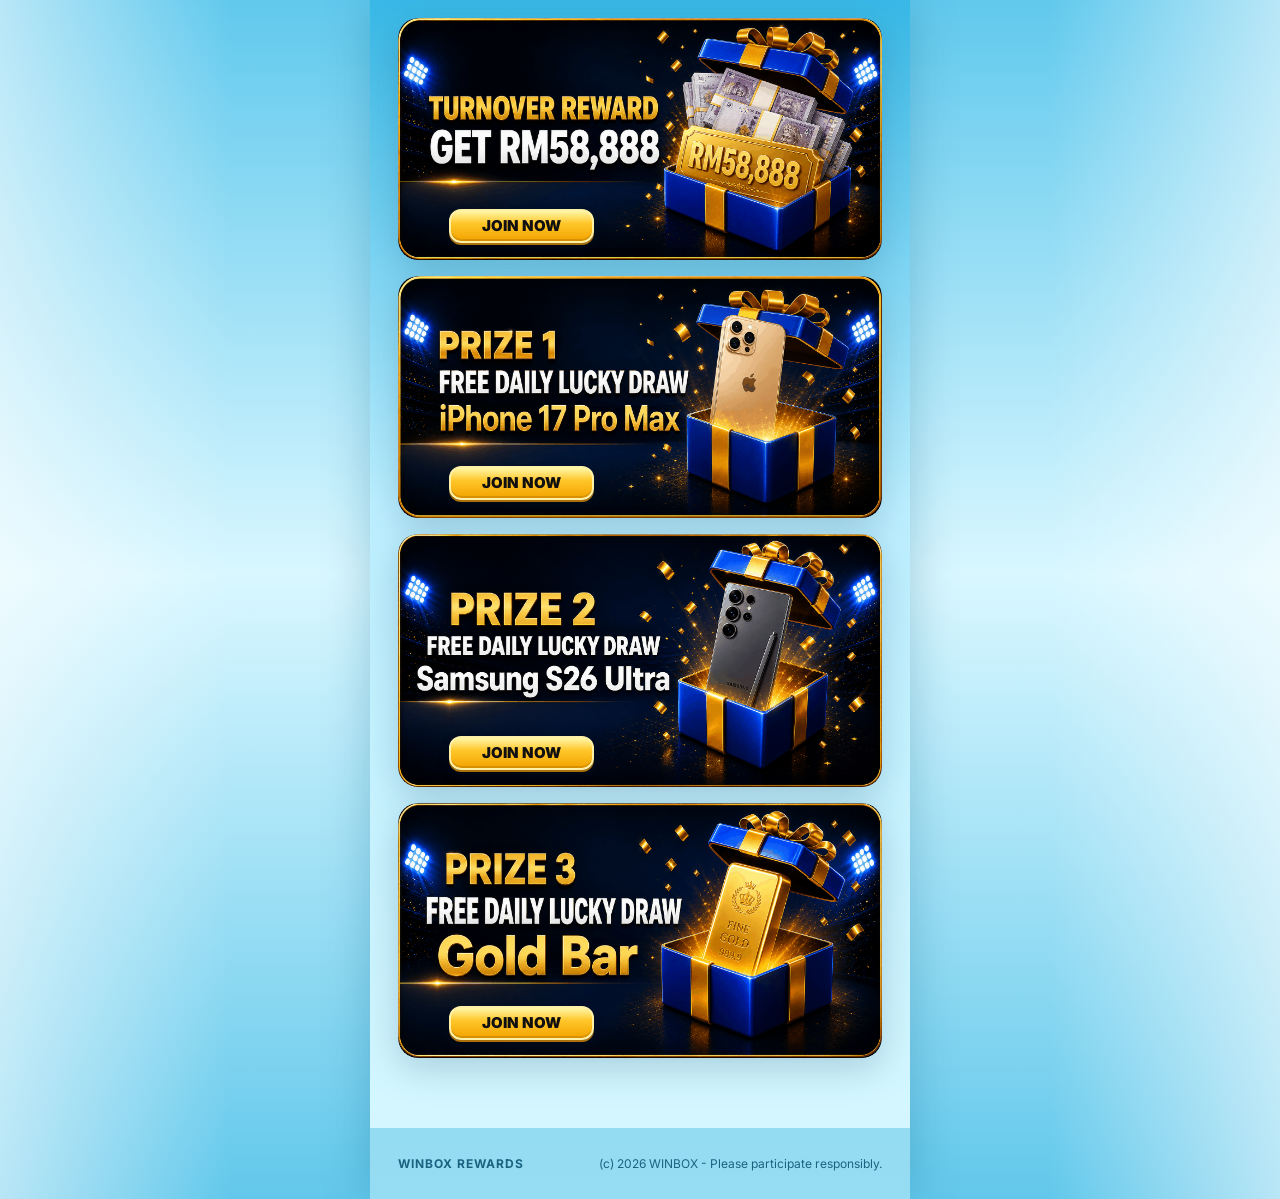
==== index.html @ 51395d48 "Update reward card copy for prizes 2 to 4" ====
﻿<!doctype html>
<html lang="en">
  <head>
    <meta charset="utf-8">
    <meta name="viewport" content="width=device-width, initial-scale=1">
    <title>WINBOX New Member Welcome Rewards</title>
    <link rel="preconnect" href="https://fonts.googleapis.com">
    <link rel="preconnect" href="https://fonts.gstatic.com" crossorigin>
    <link href="https://fonts.googleapis.com/css2?family=Inter:wght@600;700;800;900&display=swap" rel="stylesheet">
    <link rel="stylesheet" href="styles.css?v=user-assets-5">
    <!-- Meta Pixel Code -->
    <script>
      !function(f,b,e,v,n,t,s)
      {if(f.fbq)return;n=f.fbq=function(){n.callMethod?
      n.callMethod.apply(n,arguments):n.queue.push(arguments)};
      if(!f._fbq)f._fbq=n;n.push=n;n.loaded=!0;n.version='2.0';
      n.queue=[];t=b.createElement(e);t.async=!0;
      t.src=v;s=b.getElementsByTagName(e)[0];
      s.parentNode.insertBefore(t,s)}(window, document,'script',
      'https://connect.facebook.net/en_US/fbevents.js');
      fbq('init', '1386306910298495');
      fbq('track', 'PageView');
    </script>
    <!-- End Meta Pixel Code -->
  </head>
  <body>
    <noscript><img height="1" width="1" style="display:none"
    src="https://www.facebook.com/tr?id=1386306910298495&ev=PageView&noscript=1"
    /></noscript>
    <main class="page-shell">
      <section class="rewards" id="rewards">
        <div class="reward-image-list">
          <article class="reward-item reward-item-turnover">
            <div class="reward-image-frame">
              <img src="assets/reward-card-turnover.png?v=turnover-1" alt="Turnover Reward Get RM58,888">
            </div>
            <a class="gold-button real-cta" href="https://tinyurl.com/warb04" target="_blank" rel="noopener"><span>Join Now</span></a>
          </article>

          <article class="reward-item reward-item-1">
            <div class="reward-image-frame">
              <img src="assets/reward-card-1.png?v=rewards-v3" alt="Prize 2 Free RM50 Complete Verification to Claim">
            </div>
            <a class="gold-button real-cta" href="https://tinyurl.com/warb04" target="_blank" rel="noopener"><span>Join Now</span></a>
          </article>

          <article class="reward-item reward-item-2">
            <div class="reward-image-frame">
              <img src="assets/reward-card-2.png?v=rewards-v3" alt="Prize 3 Lucky Wheel iPhone 17 Pro Max Samsung S26 Ultra Gold Bar">
            </div>
            <a class="gold-button real-cta" href="https://tinyurl.com/warb04" target="_blank" rel="noopener"><span>Join Now</span></a>
          </article>

          <article class="reward-item reward-item-3">
            <div class="reward-image-frame">
              <img src="assets/reward-card-3.png?v=rewards-v3" alt="Prize 4 Daily Surprise A New Surprise Every Day">
            </div>
            <a class="gold-button real-cta" href="https://tinyurl.com/warb04" target="_blank" rel="noopener"><span>Join Now</span></a>
          </article>
        </div>
      </section>

      <footer>
        <strong>WINBOX Rewards</strong>
        <span>(c) 2026 WINBOX - Please participate responsibly.</span>
      </footer>
    </main>

    <script src="script.js?v=pixel-1"></script>
  </body>
</html>
---- styles.css ----
:root {
  --sky: #6ccdf0;
  --panel: #062840;
  --navy: #06182c;
  --gold: #ffd853;
  --gold-deep: #d78b09;
  --blue-text: #145678;
  --white: #ffffff;
}

* {
  box-sizing: border-box;
}

html {
  scroll-behavior: smooth;
}

body {
  margin: 0;
  min-height: 100vh;
  font-family: Inter, system-ui, sans-serif;
  color: var(--white);
  background:
    linear-gradient(90deg, rgba(255, 255, 255, 0.55), rgba(255, 255, 255, 0) 18%, rgba(255, 255, 255, 0) 82%, rgba(255, 255, 255, 0.55)),
    linear-gradient(180deg, #61c9ed 0%, #d9f7ff 48%, #62c8eb 100%);
  letter-spacing: 0;
}

a {
  color: inherit;
  text-decoration: none;
}

.page-shell {
  width: min(100%, 540px);
  margin: 0 auto;
  overflow: hidden;
  background: linear-gradient(180deg, #38b8e6 0%, #bcefff 42%, #d7f8ff 100%);
  box-shadow: 0 0 44px rgba(0, 90, 130, 0.28);
}

.hero {
  position: relative;
  min-height: 760px;
  background: #0875e7;
}

.hero img {
  position: absolute;
  inset: 0;
  width: 100%;
  height: 100%;
  object-fit: cover;
}

.poster-hero {
  min-height: 0;
  background: #0758d8;
}

.poster-hero img {
  position: relative;
  display: block;
  height: auto;
  object-fit: contain;
}

.hero-whatsapp-cta {
  position: absolute;
  z-index: 4;
  left: 50%;
  bottom: 19.2%;
  display: inline-flex;
  align-items: center;
  justify-content: center;
  width: min(430px, 78%);
  min-height: clamp(48px, 8.8vw, 62px);
  padding: 0 22px;
  border: 3px solid #ffe06a;
  border-radius: 999px;
  color: #ffd35a;
  background:
    linear-gradient(180deg, rgba(255, 255, 255, 0.22) 0 8%, rgba(255, 255, 255, 0) 24%),
    linear-gradient(180deg, #1c1c18 0%, #080806 48%, #000000 100%);
  box-shadow:
    inset 0 9px 12px rgba(255, 255, 255, 0.18),
    inset 0 -7px 0 rgba(0, 0, 0, 0.62),
    inset 0 0 0 2px rgba(255, 178, 28, 0.74),
    0 0 0 5px #75400a,
    0 0 0 9px #f9b51e,
    0 0 0 12px #6b3300,
    0 0 28px rgba(255, 198, 48, 0.62),
    0 13px 24px rgba(0, 10, 33, 0.48);
  font-family: Inter, system-ui, sans-serif;
  font-size: clamp(19px, 4.7vw, 31px);
  font-weight: 900;
  letter-spacing: 0.4px;
  white-space: nowrap;
  text-transform: uppercase;
  text-shadow:
    0 1px 0 #fff5b1,
    0 3px 0 #9c5600,
    0 5px 0 #5d2900,
    0 8px 12px rgba(0, 0, 0, 0.82);
  transform: translateX(-50%);
  animation: hero-cta-bounce 1.55s ease-in-out infinite;
}

.hero-whatsapp-cta:hover {
  animation-play-state: paused;
  filter: brightness(1.08) saturate(1.05);
}

.hero-whatsapp-cta::before,
.hero-whatsapp-cta::after {
  content: "";
  position: absolute;
  left: 8%;
  right: 8%;
  pointer-events: none;
}

.hero-whatsapp-cta::before {
  top: 8px;
  height: 22%;
  border-radius: 999px;
  background: linear-gradient(90deg, transparent, rgba(255, 255, 255, 0.42), transparent);
  opacity: 0.65;
}

.hero-whatsapp-cta::after {
  top: -11px;
  height: 7px;
  border-radius: 50%;
  background: radial-gradient(circle, rgba(255, 255, 255, 0.98) 0 10%, rgba(255, 226, 89, 0.88) 12% 28%, transparent 44%);
  filter: blur(0.2px);
}

.poster-link {
  display: block;
}

.hero::after {
  content: "";
  position: absolute;
  inset: auto 0 0;
  height: 34%;
  background: linear-gradient(180deg, rgba(15, 122, 226, 0) 0%, rgba(17, 164, 227, 0.52) 48%, #24acd9 100%);
}

.poster-hero::after {
  display: none;
}

.app-badge {
  position: absolute;
  z-index: 3;
  top: 14px;
  right: 28px;
  display: grid;
  place-items: center;
  width: 54px;
  height: 54px;
  border-radius: 14px;
  background: linear-gradient(135deg, #f5ffff 0 30%, #08aee8 31% 100%);
  box-shadow: 0 10px 22px rgba(0, 28, 60, 0.25);
}

.app-badge span {
  color: #0b84c0;
  font-family: Georgia, serif;
  font-size: 30px;
  font-weight: 900;
}

.jackpot-copy {
  position: relative;
  z-index: 2;
  padding: 22px 24px 0;
  text-align: center;
  text-shadow: 0 4px 0 #0752b5, 0 8px 16px rgba(0, 24, 80, 0.34);
}

.jackpot-copy h1 {
  margin: 0 auto 4px;
  max-width: 460px;
  color: #ffffff;
  font-size: clamp(48px, 12vw, 72px);
  font-weight: 900;
  line-height: 1;
  letter-spacing: 0;
  -webkit-text-stroke: 3px #106bd7;
}

.mega-prize {
  color: var(--gold);
  font-size: clamp(76px, 20vw, 118px);
  font-weight: 900;
  line-height: 0.92;
  letter-spacing: 0;
  -webkit-text-stroke: 4px #0b67d4;
  text-shadow:
    0 5px 0 #0649a9,
    0 9px 0 #07347f,
    0 18px 24px rgba(0, 25, 80, 0.36);
}

.jackpot-ribbon {
  width: min(100%, 420px);
  margin: 4px auto 12px;
  padding: 10px 18px;
  clip-path: polygon(6% 0, 94% 0, 100% 50%, 94% 100%, 6% 100%, 0 50%);
  color: #ffffff;
  background: linear-gradient(180deg, #1e91ff, #0648bc);
  border: 2px solid rgba(127, 221, 255, 0.75);
  font-size: clamp(18px, 4.7vw, 27px);
  font-weight: 900;
  text-shadow: 0 3px 0 #063d9a;
}

.rank-board {
  width: min(100%, 382px);
  margin: 0 auto 16px;
  padding: 16px 18px 18px;
  border: 2px solid rgba(129, 220, 255, 0.82);
  border-radius: 18px;
  background:
    radial-gradient(circle at 50% 0%, rgba(255, 239, 141, 0.34), transparent 38%),
    linear-gradient(180deg, rgba(26, 143, 255, 0.88), rgba(4, 80, 193, 0.94));
  box-shadow:
    inset 0 0 28px rgba(255, 255, 255, 0.2),
    0 12px 24px rgba(0, 34, 98, 0.28);
}

.top-rank,
.mini-ranks div {
  display: flex;
  align-items: center;
  justify-content: center;
  gap: 12px;
}

.top-rank span,
.mini-ranks span {
  display: grid;
  place-items: center;
  border-radius: 50%;
  color: #7a4b00;
  background: linear-gradient(180deg, #fff4a5, #ffc229);
  box-shadow: inset 0 -3px 0 rgba(140, 82, 0, 0.22);
  font-weight: 900;
  text-shadow: none;
}

.top-rank span {
  width: 44px;
  height: 44px;
  font-size: 23px;
}

.top-rank strong {
  color: var(--gold);
  font-size: clamp(42px, 10vw, 58px);
  font-weight: 900;
  line-height: 1;
  letter-spacing: 0;
  -webkit-text-stroke: 2px #9d5e00;
  text-shadow: 0 4px 0 #7b4a00, 0 10px 16px rgba(0, 0, 0, 0.28);
}

.mini-ranks {
  display: grid;
  grid-template-columns: 1fr 1fr;
  gap: 12px;
  margin: 10px 0 14px;
}

.mini-ranks span {
  width: 34px;
  height: 34px;
  color: #676767;
  background: linear-gradient(180deg, #ffffff, #bfc8d7);
  font-size: 17px;
}

.mini-ranks div:last-child span {
  color: #8b3c00;
  background: linear-gradient(180deg, #ffd37a, #d57518);
}

.mini-ranks strong {
  color: var(--gold);
  font-size: clamp(24px, 6vw, 34px);
  font-weight: 900;
  letter-spacing: 0;
  -webkit-text-stroke: 1px #9d5e00;
}

.rank-columns {
  display: grid;
  grid-template-columns: 1fr 1fr;
  gap: 18px;
  text-align: left;
  text-shadow: 0 2px 0 #06409b;
}

.rank-columns ul {
  display: grid;
  gap: 6px;
  margin: 0;
  padding: 0;
  list-style: none;
}

.rank-columns ul + ul {
  padding-left: 18px;
  border-left: 1px solid rgba(255, 255, 255, 0.54);
}

.rank-columns li {
  display: flex;
  justify-content: space-between;
  gap: 8px;
  color: #ffffff;
  font-size: 15px;
  font-weight: 900;
  line-height: 1.2;
}

.rank-columns span {
  white-space: nowrap;
}

.red-button {
  display: inline-flex;
  align-items: center;
  justify-content: center;
  min-width: 224px;
  min-height: 58px;
  padding: 0 34px;
  border: 3px solid #ffcbcb;
  border-radius: 999px;
  color: #ffffff;
  background: linear-gradient(180deg, #ff7772, #e71522);
  box-shadow:
    inset 0 -5px 0 rgba(132, 0, 10, 0.28),
    0 5px 0 #9c0710,
    0 14px 20px rgba(0, 37, 97, 0.26);
  font-size: 32px;
  font-weight: 900;
  text-shadow: 0 3px 0 #980511;
}

.gold-button {
  display: inline-flex;
  flex-direction: column;
  align-items: center;
  justify-content: center;
  min-width: 214px;
  min-height: 56px;
  padding: 7px 24px 8px;
  border: 3px solid #fff0a7;
  border-radius: 18px;
  color: #101010;
  background:
    linear-gradient(180deg, #fff7a7 0%, #ffc629 42%, #f2a300 100%);
  box-shadow:
    inset 0 -4px 0 rgba(133, 82, 0, 0.25),
    0 4px 0 #ac710b,
    0 10px 18px rgba(0, 23, 51, 0.28);
  text-transform: uppercase;
  animation: cta-bounce 1.45s ease-in-out infinite;
  transform-origin: center bottom;
  will-change: transform;
}

.gold-button:hover {
  animation-play-state: paused;
  transform: translateY(-2px) scale(1.03);
}

@keyframes cta-bounce {
  0%,
  72%,
  100% {
    transform: translateY(0) scale(1);
  }

  16% {
    transform: translateY(-8px) scale(1.04);
  }

  30% {
    transform: translateY(0) scale(0.98);
  }

  44% {
    transform: translateY(-4px) scale(1.02);
  }
}

@keyframes hero-cta-bounce {
  0%,
  70%,
  100% {
    transform: translateX(-50%) translateY(0) scale(1);
  }

  16% {
    transform: translateX(-50%) translateY(-9px) scale(1.045);
  }

  30% {
    transform: translateX(-50%) translateY(0) scale(0.985);
  }

  44% {
    transform: translateX(-50%) translateY(-4px) scale(1.02);
  }
}

@media (prefers-reduced-motion: reduce) {
  .gold-button,
  .hero-whatsapp-cta {
    animation: none;
  }
}

.gold-button span {
  font-size: 25px;
  font-weight: 900;
  line-height: 1;
}

.gold-button small {
  margin-top: 2px;
  font-size: 9px;
  font-weight: 900;
  letter-spacing: 2px;
}

.intro {
  padding: 28px 24px 42px;
  text-align: center;
  color: rgba(255, 255, 255, 0.82);
  background: linear-gradient(180deg, #22a6d3, #35bde7);
}

.hero-join {
  margin-bottom: 22px;
}

.intro p {
  margin: 0 0 22px;
  font-size: 13px;
}

.intro span {
  color: var(--gold);
  font-size: 20px;
  font-weight: 900;
}

.proof-panel {
  display: grid;
  grid-template-columns: repeat(4, 1fr);
  gap: 14px;
  width: calc(100% - 60px);
  margin: -16px auto 44px;
  padding: 26px 24px;
  border-radius: 24px;
  background: #06233a;
  box-shadow: 0 18px 35px rgba(10, 67, 95, 0.28);
}

.proof-panel article {
  min-width: 0;
  text-align: center;
}

.proof-icon {
  display: grid;
  place-items: center;
  width: 58px;
  height: 58px;
  margin: 0 auto 12px;
  border: 1px solid rgba(255, 201, 53, 0.2);
  border-radius: 16px;
  color: var(--gold);
  background: rgba(26, 100, 154, 0.36);
  font-size: 26px;
  font-weight: 900;
}

.proof-panel strong,
.proof-panel small {
  display: block;
}

.proof-panel strong {
  margin-bottom: 8px;
  font-size: 13px;
  font-weight: 900;
}

.proof-panel small {
  color: #8aa9bb;
  font-size: 10px;
}

.rewards {
  padding: 18px 28px 70px;
}

.section-title {
  margin-bottom: 30px;
  text-align: center;
}

.section-title p {
  margin: 0 0 18px;
  color: #075281;
  font-size: 12px;
  font-weight: 900;
  letter-spacing: 4px;
  text-transform: uppercase;
  text-shadow: 0 1px 0 rgba(255, 255, 255, 0.65);
}

.section-title h2 {
  margin: 0 0 16px;
  color: #073f72;
  font-size: clamp(38px, 9vw, 48px);
  font-weight: 900;
  line-height: 1.15;
  text-shadow: 0 2px 0 rgba(255, 255, 255, 0.75), 0 5px 10px rgba(0, 91, 134, 0.18);
}

.section-title strong {
  display: block;
  margin-bottom: 12px;
  color: #266582;
  font-size: 16px;
  font-weight: 900;
  letter-spacing: 2px;
  text-transform: uppercase;
}

.section-title span,
.section-title small {
  display: block;
  color: #2b7390;
}

.section-title span {
  margin-bottom: 10px;
  font-size: 17px;
}

.section-title small {
  font-size: 11px;
  letter-spacing: 1px;
}

.reward-list {
  display: grid;
  gap: 20px;
}

.reward-image-list {
  display: grid;
  gap: 16px;
}

.reward-item {
  position: relative;
  display: grid;
  justify-items: center;
}

.reward-image-frame {
  position: relative;
  overflow: hidden;
  width: 100%;
  border-radius: 20px;
  filter: drop-shadow(0 10px 18px rgba(2, 50, 86, 0.2));
}

.reward-image-frame img {
  display: block;
  width: 100%;
  height: auto;
  border-radius: 20px;
}

.real-cta {
  position: absolute;
  z-index: 2;
  left: 10.5%;
  bottom: 7%;
  min-width: min(168px, 30%);
  min-height: 34px;
  padding: 5px 16px 6px;
  border-width: 2px;
  border-radius: 12px;
  box-shadow:
    inset 0 -2px 0 rgba(133, 82, 0, 0.25),
    0 2px 0 #ac710b,
    0 7px 12px rgba(0, 23, 51, 0.2);
}

.reward-item-1 .real-cta {
  bottom: 7.5%;
}

.reward-item-5 .real-cta {
  bottom: 6.5%;
}

.real-cta span {
  font-size: clamp(12px, 3vw, 15px);
}

.real-cta small {
  margin-top: 0;
  font-size: 6px;
  letter-spacing: 1.4px;
}


.reward-poster-link {
  display: block;
  border-radius: 20px;
}

.reward-poster {
  display: block;
  width: 100%;
  height: auto;
  border-radius: 20px;
  filter: drop-shadow(0 14px 22px rgba(2, 50, 86, 0.22));
}

.reward-card {
  position: relative;
  min-height: 202px;
  overflow: hidden;
  border: 4px solid #06141f;
  border-radius: 20px;
  background:
    radial-gradient(circle at 86% 25%, rgba(255, 215, 80, 0.38), transparent 25%),
    radial-gradient(circle at 8% 4%, rgba(62, 174, 255, 0.56), transparent 28%),
    linear-gradient(180deg, #071733 0%, #082d74 54%, #051127 100%);
  box-shadow:
    inset 0 0 0 2px rgba(255, 207, 90, 0.72),
    0 2px 0 #cc8a24,
    0 12px 24px rgba(2, 50, 86, 0.22);
}

.reward-card::after {
  content: "";
  position: absolute;
  inset: 0;
  background:
    linear-gradient(90deg, rgba(2, 12, 30, 0.18) 0%, rgba(2, 12, 30, 0) 52%),
    repeating-linear-gradient(168deg, rgba(255, 255, 255, 0.08) 0 1px, transparent 1px 38px);
}

.reward-card::before {
  content: "";
  position: absolute;
  left: -8%;
  right: -8%;
  bottom: -34px;
  height: 88px;
  border-radius: 50% 50% 0 0;
  background:
    radial-gradient(ellipse at center, rgba(62, 178, 255, 0.22), transparent 62%),
    linear-gradient(180deg, rgba(35, 103, 190, 0.55), rgba(2, 15, 37, 0.2));
  box-shadow: inset 0 16px 28px rgba(255, 255, 255, 0.08);
}

.reward-content {
  position: relative;
  z-index: 3;
  width: 66%;
  padding: 18px 0 14px 28px;
  text-shadow: 0 3px 8px rgba(0, 0, 0, 0.55);
}

.reward-content p {
  margin: 0 0 8px;
  color: #fff0a2;
  font-size: 22px;
  font-weight: 900;
  line-height: 0.98;
}

.reward-content p span {
  display: block;
  color: #ffffff;
  font-size: 10px;
  letter-spacing: 1px;
  text-transform: uppercase;
}

.reward-tag {
  display: inline-flex;
  justify-content: center;
  min-width: 176px;
  margin-bottom: 10px;
  padding: 7px 18px;
  border: 2px solid rgba(255, 205, 111, 0.72);
  clip-path: polygon(9% 0, 100% 0, 91% 100%, 0 100%);
  color: #fff;
  background: linear-gradient(180deg, #223a63, #071833);
  font-size: 23px;
  font-weight: 900;
  line-height: 1;
}

.reward-label {
  margin-bottom: 0;
  color: #fff0a2;
  font-size: 14px;
  font-weight: 900;
  text-transform: uppercase;
}

.reward-content h3 {
  margin: 0;
  color: var(--gold);
  font-size: clamp(48px, 12vw, 72px);
  font-weight: 900;
  line-height: 0.92;
  letter-spacing: 0;
  text-shadow:
    0 3px 0 #9f5d00,
    0 8px 14px rgba(0, 0, 0, 0.55);
}

.reward-card .gold-button {
  position: absolute;
  left: 36px;
  bottom: 12px;
  min-width: 176px;
  min-height: 44px;
  border-width: 2px;
  border-radius: 15px;
  box-shadow:
    inset 0 -3px 0 rgba(133, 82, 0, 0.25),
    0 3px 0 #ac710b;
}

.reward-card .gold-button span {
  font-size: 19px;
}

.reward-art {
  position: absolute;
  z-index: 2;
  right: 18px;
  bottom: 16px;
  width: 178px;
  height: 164px;
  pointer-events: none;
}

.gift-box,
.gift-lid,
.packet,
.coin,
.spark {
  position: absolute;
  display: block;
}

.gift-box {
  right: 22px;
  bottom: 14px;
  width: 104px;
  height: 78px;
  border-radius: 14px 14px 18px 18px;
  background:
    linear-gradient(90deg, transparent 44%, rgba(255, 222, 90, 0.95) 45% 56%, transparent 57%),
    linear-gradient(145deg, #0b68d8, #061a5b 68%);
  box-shadow:
    inset 10px 8px 0 rgba(255, 255, 255, 0.13),
    inset -12px -12px 0 rgba(0, 12, 56, 0.35),
    0 18px 24px rgba(0, 0, 0, 0.35);
  transform: perspective(180px) rotateY(-10deg) rotateZ(-3deg);
}

.gift-lid {
  right: 15px;
  bottom: 92px;
  width: 118px;
  height: 34px;
  border-radius: 12px;
  background:
    linear-gradient(90deg, transparent 45%, rgba(255, 231, 104, 0.98) 46% 56%, transparent 57%),
    linear-gradient(145deg, #1484ff, #062171 72%);
  box-shadow: inset 8px 6px 0 rgba(255, 255, 255, 0.18), 0 10px 16px rgba(0, 0, 0, 0.3);
  transform: rotate(-13deg);
}

.gift-lid::before,
.gift-lid::after {
  content: "";
  position: absolute;
  top: -24px;
  width: 38px;
  height: 34px;
  border: 8px solid #116fe0;
  border-radius: 50% 50% 16px 16px;
  box-shadow: inset 0 0 0 4px rgba(255, 217, 70, 0.5);
}

.gift-lid::before {
  left: 24px;
  transform: rotate(-28deg);
}

.gift-lid::after {
  right: 24px;
  transform: rotate(28deg);
}

.coin {
  width: 58px;
  height: 58px;
  border: 4px solid #fff1a4;
  border-radius: 50%;
  background:
    radial-gradient(circle at 32% 25%, #fff8bd 0 10%, transparent 11%),
    radial-gradient(circle, #ffe66a 0 30%, #ffbd1b 62%, #a96500 100%);
  box-shadow:
    inset -7px -8px 0 rgba(142, 82, 0, 0.26),
    0 0 24px rgba(255, 207, 52, 0.55),
    0 9px 14px rgba(0, 0, 0, 0.26);
}

.coin::after {
  content: "$";
  position: absolute;
  inset: 0;
  display: grid;
  place-items: center;
  color: #9d6200;
  font-size: 27px;
  font-weight: 900;
  text-shadow: 0 1px 0 rgba(255, 255, 255, 0.55);
}

.gift-art .coin-a {
  right: 52px;
  top: 12px;
  width: 78px;
  height: 78px;
}

.gift-art .coin-b {
  right: 10px;
  top: 46px;
  width: 48px;
  height: 48px;
  transform: rotate(14deg);
}

.gift-art .coin-c {
  right: 122px;
  top: 62px;
  width: 42px;
  height: 42px;
  transform: rotate(-18deg);
}

.silver-art .coin {
  border-color: #f4fbff;
  background:
    radial-gradient(circle at 32% 25%, #ffffff 0 10%, transparent 11%),
    radial-gradient(circle, #fff9bb 0 24%, #dfe8f4 58%, #8999b2 100%);
}

.bronze-art .coin {
  border-color: #ffdf9c;
  background:
    radial-gradient(circle at 32% 25%, #fff0bc 0 10%, transparent 11%),
    radial-gradient(circle, #ffd07d 0 28%, #d8751f 62%, #7a3308 100%);
}

.small-prize-art {
  transform: scale(0.9);
  transform-origin: right bottom;
}

.packet {
  width: 74px;
  height: 104px;
  border: 4px solid #ffd665;
  border-radius: 13px;
  background:
    radial-gradient(circle at 50% 42%, #ffe36b 0 16%, transparent 17%),
    linear-gradient(145deg, #ff4a37, #be0e21 76%);
  box-shadow: inset 8px 8px 0 rgba(255, 255, 255, 0.16), 0 15px 20px rgba(0, 0, 0, 0.28);
}

.packet::after {
  content: "$";
  position: absolute;
  inset: 0;
  display: grid;
  place-items: center;
  color: #8c2500;
  font-size: 34px;
  font-weight: 900;
}

.packet-main {
  right: 42px;
  bottom: 20px;
  transform: rotate(8deg);
}

.packet-back {
  right: 88px;
  bottom: 34px;
  opacity: 0.84;
  transform: scale(0.82) rotate(-14deg);
}

.angpau-art .coin-a {
  right: 24px;
  top: 18px;
}

.angpau-art .coin-b {
  right: 112px;
  top: 22px;
  width: 42px;
  height: 42px;
}

.spark {
  width: 10px;
  height: 10px;
  background: #ffd94f;
  clip-path: polygon(50% 0, 62% 36%, 100% 50%, 62% 64%, 50% 100%, 38% 64%, 0 50%, 38% 36%);
  filter: drop-shadow(0 0 8px rgba(255, 218, 69, 0.9));
}

.spark-a {
  right: 148px;
  top: 26px;
}

.spark-b {
  right: 12px;
  top: 14px;
  transform: scale(1.35) rotate(12deg);
}

footer {
  display: flex;
  justify-content: space-between;
  gap: 18px;
  padding: 28px;
  color: #1a6380;
  background: rgba(86, 193, 229, 0.5);
  font-size: 12px;
}

footer strong {
  letter-spacing: 1px;
  text-transform: uppercase;
}

@media (max-width: 560px) {
  .page-shell {
    width: 100%;
  }

  .hero-whatsapp-cta {
    bottom: 19.6%;
    width: min(350px, 74%);
    min-height: 48px;
    font-size: clamp(18px, 5vw, 22px);
    box-shadow:
      inset 0 8px 10px rgba(255, 255, 255, 0.18),
      inset 0 -6px 0 rgba(0, 0, 0, 0.62),
      inset 0 0 0 2px rgba(255, 178, 28, 0.74),
      0 0 0 4px #75400a,
      0 0 0 7px #f9b51e,
      0 0 0 10px #6b3300,
      0 0 22px rgba(255, 198, 48, 0.55),
      0 10px 18px rgba(0, 10, 33, 0.42);
  }

  .hero {
    min-height: 740px;
  }

  .poster-hero {
    min-height: 0;
  }

  .jackpot-copy {
    padding-inline: 14px;
  }

  .rank-board {
    width: min(100%, 354px);
    padding: 14px 12px 16px;
  }

  .rank-columns {
    gap: 10px;
  }

  .rank-columns ul + ul {
    padding-left: 10px;
  }

  .rank-columns li {
    font-size: 13px;
  }

  .proof-panel {
    width: calc(100% - 34px);
    gap: 9px;
    padding: 22px 12px;
  }

  .proof-icon {
    width: 50px;
    height: 50px;
    font-size: 23px;
  }

  .rewards {
    padding-inline: 18px;
  }

  .reward-card {
    min-height: 180px;
  }

  .reward-content {
    width: 67%;
    padding-left: 18px;
  }

  .reward-tag {
    min-width: 132px;
    font-size: 20px;
  }

  .reward-card .gold-button {
    right: 42px;
    bottom: 10px;
    min-width: 158px;
  }

  footer {
    display: grid;
  }
}

@media (max-width: 390px) {
  .hero {
    min-height: 712px;
  }

  .poster-hero {
    min-height: 0;
  }

  .jackpot-copy h1 {
    font-size: 46px;
  }

  .mega-prize {
    font-size: 74px;
  }

  .rank-columns li {
    font-size: 12px;
  }

  .red-button {
    min-width: 204px;
    min-height: 54px;
    font-size: 28px;
  }

  .proof-panel {
    grid-template-columns: repeat(2, 1fr);
  }

  .reward-card .gold-button {
    right: 20px;
  }
}
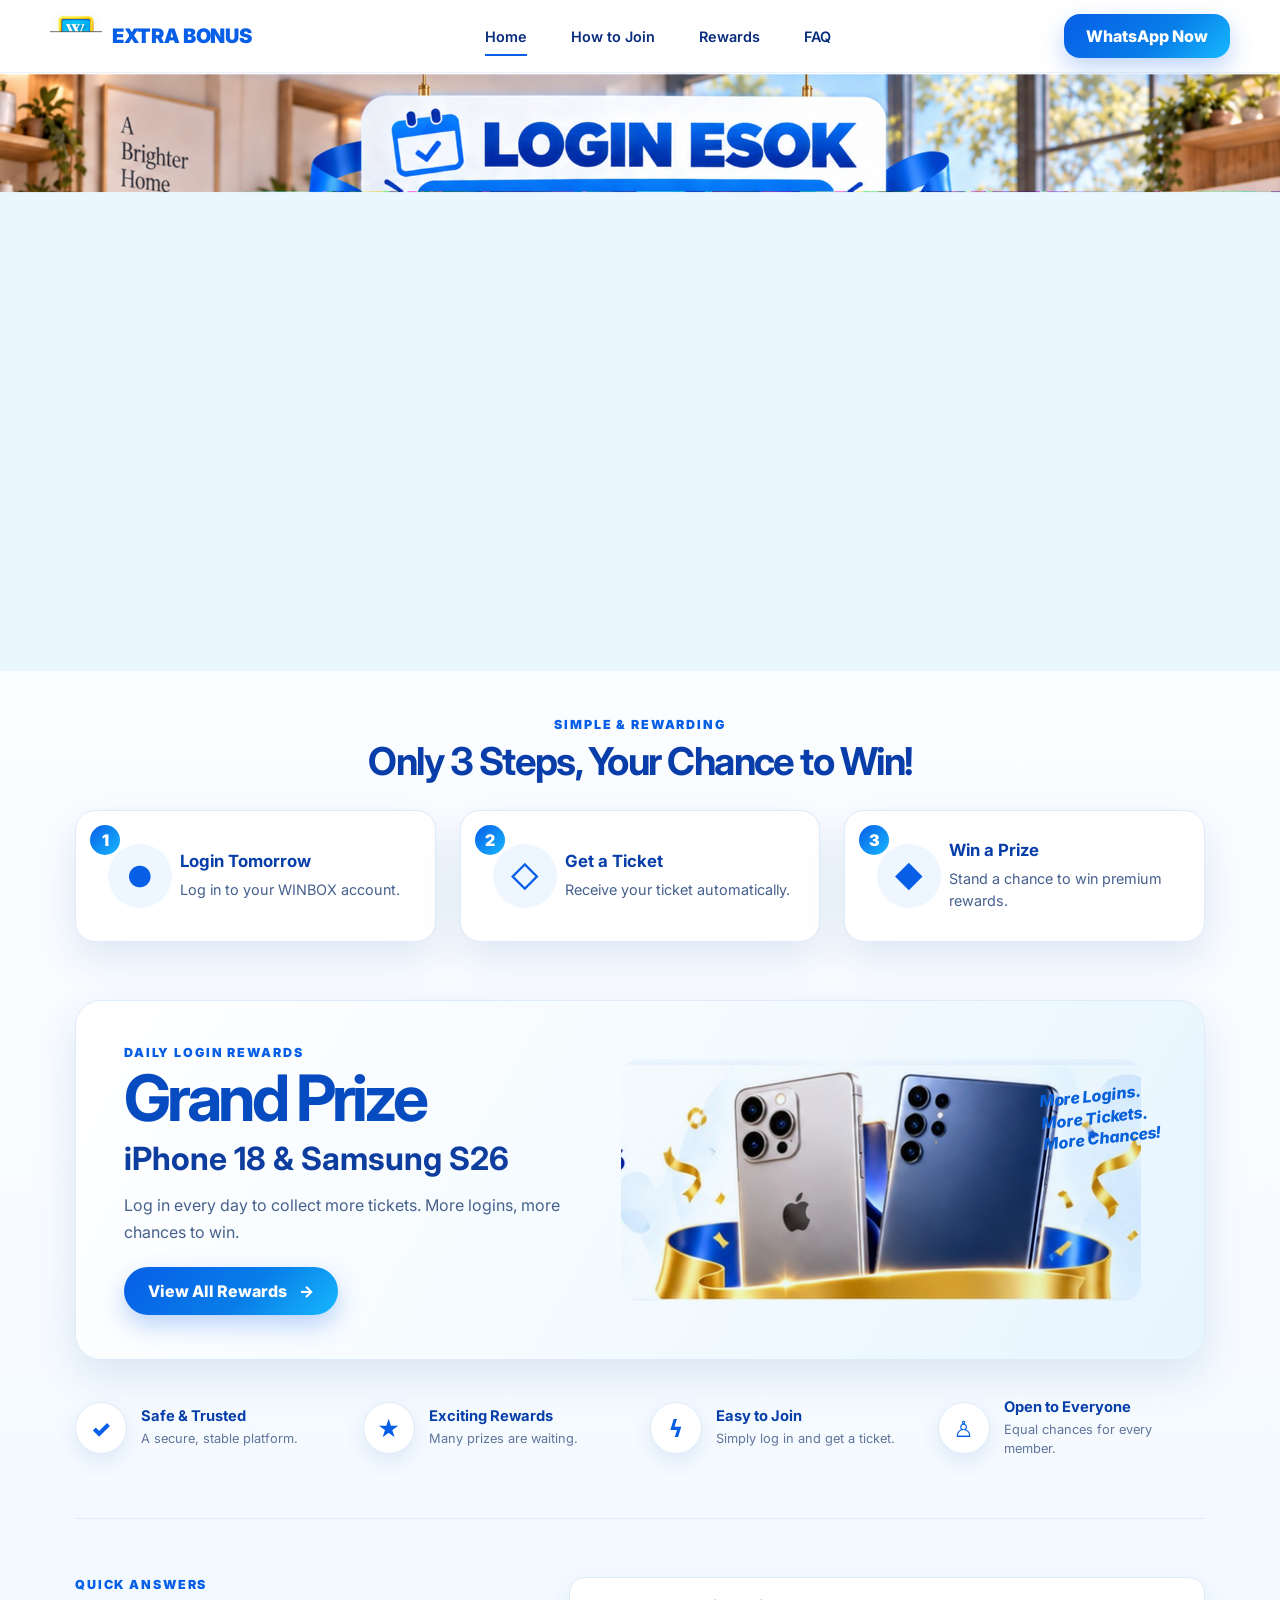
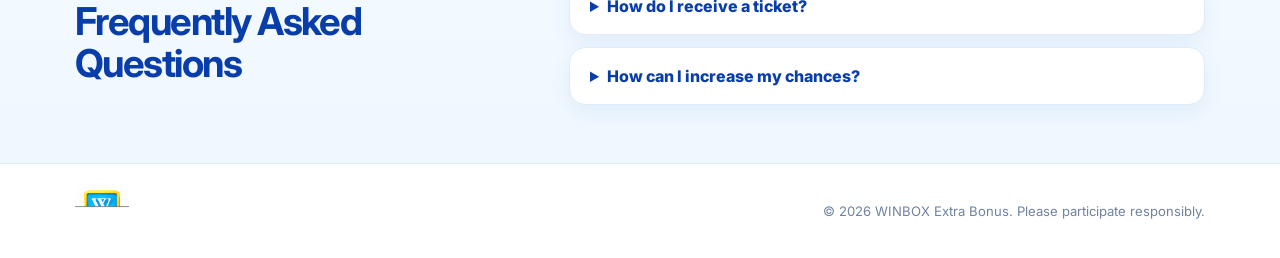
==== commit 515f4811: "Redesign reward landing page" ====
--- a/index.html
+++ b/index.html
@@ -1,13 +1,15 @@
-﻿<!doctype html>
+<!doctype html>
 <html lang="en">
   <head>
     <meta charset="utf-8">
     <meta name="viewport" content="width=device-width, initial-scale=1">
-    <title>WINBOX New Member Welcome Rewards</title>
+    <meta name="description" content="Log in daily, collect tickets and win premium rewards with Extra Bonus.">
+    <title>Extra Bonus | Daily Login Rewards</title>
     <link rel="preconnect" href="https://fonts.googleapis.com">
     <link rel="preconnect" href="https://fonts.gstatic.com" crossorigin>
-    <link href="https://fonts.googleapis.com/css2?family=Inter:wght@600;700;800;900&display=swap" rel="stylesheet">
-    <link rel="stylesheet" href="styles.css?v=user-assets-5">
+    <link href="https://fonts.googleapis.com/css2?family=Inter:wght@500;600;700;800;900&display=swap" rel="stylesheet">
+    <link rel="icon" type="image/png" href="assets/redesign/extra-bonus-logo.png">
+    <link rel="stylesheet" href="styles.css?v=bright-home-1">
     <!-- Meta Pixel Code -->
     <script>
       !function(f,b,e,v,n,t,s)
@@ -24,49 +26,72 @@
     <!-- End Meta Pixel Code -->
   </head>
   <body>
-    <noscript><img height="1" width="1" style="display:none"
-    src="https://www.facebook.com/tr?id=1386306910298495&ev=PageView&noscript=1"
-    /></noscript>
-    <main class="page-shell">
-      <section class="rewards" id="rewards">
-        <div class="reward-image-list">
-          <article class="reward-item reward-item-turnover">
-            <div class="reward-image-frame">
-              <img src="assets/reward-card-turnover.png?v=turnover-1" alt="Turnover Reward Get RM58,888">
-            </div>
-            <a class="gold-button real-cta" href="https://tinyurl.com/warb04" target="_blank" rel="noopener"><span>Join Now</span></a>
-          </article>
-
-          <article class="reward-item reward-item-1">
-            <div class="reward-image-frame">
-              <img src="assets/reward-card-1.png?v=rewards-v3" alt="Prize 2 Free RM50 Complete Verification to Claim">
-            </div>
-            <a class="gold-button real-cta" href="https://tinyurl.com/warb04" target="_blank" rel="noopener"><span>Join Now</span></a>
-          </article>
-
-          <article class="reward-item reward-item-2">
-            <div class="reward-image-frame">
-              <img src="assets/reward-card-2.png?v=rewards-v3" alt="Prize 3 Lucky Wheel iPhone 17 Pro Max Samsung S26 Ultra Gold Bar">
-            </div>
-            <a class="gold-button real-cta" href="https://tinyurl.com/warb04" target="_blank" rel="noopener"><span>Join Now</span></a>
-          </article>
-
-          <article class="reward-item reward-item-3">
-            <div class="reward-image-frame">
-              <img src="assets/reward-card-3.png?v=rewards-v3" alt="Prize 4 Daily Surprise A New Surprise Every Day">
-            </div>
-            <a class="gold-button real-cta" href="https://tinyurl.com/warb04" target="_blank" rel="noopener"><span>Join Now</span></a>
-          </article>
+    <noscript><img height="1" width="1" style="display:none" src="https://www.facebook.com/tr?id=1386306910298495&ev=PageView&noscript=1" alt=""></noscript>
+    <header class="site-header">
+      <div class="nav-wrap">
+        <a class="brand" href="#home" aria-label="Extra Bonus home">
+          <img src="assets/redesign/extra-bonus-logo.png" alt="WINBOX Extra Bonus">
+          <span>EXTRA BONUS</span>
+        </a>
+        <button class="menu-toggle" type="button" aria-expanded="false" aria-controls="primary-nav" aria-label="Open navigation">☰</button>
+        <nav id="primary-nav" class="primary-nav" aria-label="Primary navigation">
+          <a class="active" href="#home">Home</a>
+          <a href="#how-to-join">How to Join</a>
+          <a href="#rewards">Rewards</a>
+          <a href="#faq">FAQ</a>
+        </nav>
+        <a class="login-pill real-cta" href="https://tinyurl.com/warb04" target="_blank" rel="noopener">WhatsApp Now</a>
+      </div>
+    </header>
+    <main id="home">
+      <section class="hero" aria-label="Login tomorrow and get a ticket">
+        <picture>
+          <source media="(max-width: 540px)" srcset="assets/redesign/hero-reference.jpg">
+          <img src="assets/redesign/hero-login-ticket-v2.png" alt="Login Esok Dapat Tiket — tickets for iPhone and Samsung rewards">
+        </picture>
+        <a class="hero-hit real-cta" href="https://tinyurl.com/warb04" target="_blank" rel="noopener" aria-label="Login Sekarang"></a>
+        <a class="hero-mobile-cta real-cta" href="https://tinyurl.com/warb04" target="_blank" rel="noopener">WhatsApp Now <span>→</span></a>
+      </section>
+      <section id="how-to-join" class="steps-section section-shell">
+        <p class="eyebrow">Simple &amp; rewarding</p>
+        <h1>Only 3 Steps, Your Chance to Win!</h1>
+        <div class="steps-grid">
+          <article class="step-card"><span class="step-number">1</span><span class="step-icon" aria-hidden="true">●</span><div><h2>Login Tomorrow</h2><p>Log in to your WINBOX account.</p></div></article>
+          <article class="step-card"><span class="step-number">2</span><span class="step-icon" aria-hidden="true">◇</span><div><h2>Get a Ticket</h2><p>Receive your ticket automatically.</p></div></article>
+          <article class="step-card"><span class="step-number">3</span><span class="step-icon" aria-hidden="true">◆</span><div><h2>Win a Prize</h2><p>Stand a chance to win premium rewards.</p></div></article>
         </div>
       </section>
-
-      <footer>
-        <strong>WINBOX Rewards</strong>
-        <span>(c) 2026 WINBOX - Please participate responsibly.</span>
-      </footer>
+      <div class="mobile-mid-cta section-shell">
+        <a class="primary-button real-cta" href="https://tinyurl.com/warb04" target="_blank" rel="noopener">WhatsApp Now <span>→</span></a>
+      </div>
+      <section id="rewards" class="reward-showcase section-shell">
+        <div class="reward-copy">
+          <p class="eyebrow">Daily login rewards</p>
+          <h2>Grand Prize</h2>
+          <h3>iPhone 18 &amp; Samsung S26</h3>
+          <p>Log in every day to collect more tickets. More logins, more chances to win.</p>
+          <a class="primary-button real-cta" href="https://tinyurl.com/warb04" target="_blank" rel="noopener">View All Rewards <span>→</span></a>
+        </div>
+        <div class="reward-visual">
+          <img src="assets/redesign/phone-prizes.jpg" alt="iPhone 18 and Samsung S26 grand prizes">
+          <span class="reward-note">More Logins.<br>More Tickets.<br>More Chances!</span>
+        </div>
+      </section>
+      <section class="benefits section-shell" aria-label="Why join">
+        <article><span>✓</span><div><h3>Safe &amp; Trusted</h3><p>A secure, stable platform.</p></div></article>
+        <article><span>★</span><div><h3>Exciting Rewards</h3><p>Many prizes are waiting.</p></div></article>
+        <article><span>ϟ</span><div><h3>Easy to Join</h3><p>Simply log in and get a ticket.</p></div></article>
+        <article><span>♙</span><div><h3>Open to Everyone</h3><p>Equal chances for every member.</p></div></article>
+      </section>
+      <section id="faq" class="faq section-shell">
+        <div><p class="eyebrow">Quick answers</p><h2>Frequently Asked Questions</h2></div>
+        <div class="faq-list">
+          <details><summary>How do I receive a ticket?</summary><p>Log in to your WINBOX account during the campaign. Your eligible ticket is issued automatically.</p></details>
+          <details><summary>How can I increase my chances?</summary><p>Log in on more eligible days to collect more tickets.</p></details>
+        </div>
+      </section>
     </main>
-
-    <script src="script.js?v=pixel-1"></script>
+    <footer><img src="assets/redesign/extra-bonus-logo.png" alt=""><span>© 2026 WINBOX Extra Bonus. Please participate responsibly.</span></footer>
+    <script src="script.js?v=bright-home-1"></script>
   </body>
 </html>
-
--- a/styles.css
+++ b/styles.css
@@ -1,1104 +1,17 @@
-:root {
-  --sky: #6ccdf0;
-  --panel: #062840;
-  --navy: #06182c;
-  --gold: #ffd853;
-  --gold-deep: #d78b09;
-  --blue-text: #145678;
-  --white: #ffffff;
-}
-
-* {
-  box-sizing: border-box;
-}
-
-html {
-  scroll-behavior: smooth;
-}
-
-body {
-  margin: 0;
-  min-height: 100vh;
-  font-family: Inter, system-ui, sans-serif;
-  color: var(--white);
-  background:
-    linear-gradient(90deg, rgba(255, 255, 255, 0.55), rgba(255, 255, 255, 0) 18%, rgba(255, 255, 255, 0) 82%, rgba(255, 255, 255, 0.55)),
-    linear-gradient(180deg, #61c9ed 0%, #d9f7ff 48%, #62c8eb 100%);
-  letter-spacing: 0;
-}
-
-a {
-  color: inherit;
-  text-decoration: none;
-}
-
-.page-shell {
-  width: min(100%, 540px);
-  margin: 0 auto;
-  overflow: hidden;
-  background: linear-gradient(180deg, #38b8e6 0%, #bcefff 42%, #d7f8ff 100%);
-  box-shadow: 0 0 44px rgba(0, 90, 130, 0.28);
-}
-
-.hero {
-  position: relative;
-  min-height: 760px;
-  background: #0875e7;
-}
-
-.hero img {
-  position: absolute;
-  inset: 0;
-  width: 100%;
-  height: 100%;
-  object-fit: cover;
-}
-
-.poster-hero {
-  min-height: 0;
-  background: #0758d8;
-}
-
-.poster-hero img {
-  position: relative;
-  display: block;
-  height: auto;
-  object-fit: contain;
-}
-
-.hero-whatsapp-cta {
-  position: absolute;
-  z-index: 4;
-  left: 50%;
-  bottom: 19.2%;
-  display: inline-flex;
-  align-items: center;
-  justify-content: center;
-  width: min(430px, 78%);
-  min-height: clamp(48px, 8.8vw, 62px);
-  padding: 0 22px;
-  border: 3px solid #ffe06a;
-  border-radius: 999px;
-  color: #ffd35a;
-  background:
-    linear-gradient(180deg, rgba(255, 255, 255, 0.22) 0 8%, rgba(255, 255, 255, 0) 24%),
-    linear-gradient(180deg, #1c1c18 0%, #080806 48%, #000000 100%);
-  box-shadow:
-    inset 0 9px 12px rgba(255, 255, 255, 0.18),
-    inset 0 -7px 0 rgba(0, 0, 0, 0.62),
-    inset 0 0 0 2px rgba(255, 178, 28, 0.74),
-    0 0 0 5px #75400a,
-    0 0 0 9px #f9b51e,
-    0 0 0 12px #6b3300,
-    0 0 28px rgba(255, 198, 48, 0.62),
-    0 13px 24px rgba(0, 10, 33, 0.48);
-  font-family: Inter, system-ui, sans-serif;
-  font-size: clamp(19px, 4.7vw, 31px);
-  font-weight: 900;
-  letter-spacing: 0.4px;
-  white-space: nowrap;
-  text-transform: uppercase;
-  text-shadow:
-    0 1px 0 #fff5b1,
-    0 3px 0 #9c5600,
-    0 5px 0 #5d2900,
-    0 8px 12px rgba(0, 0, 0, 0.82);
-  transform: translateX(-50%);
-  animation: hero-cta-bounce 1.55s ease-in-out infinite;
-}
-
-.hero-whatsapp-cta:hover {
-  animation-play-state: paused;
-  filter: brightness(1.08) saturate(1.05);
-}
-
-.hero-whatsapp-cta::before,
-.hero-whatsapp-cta::after {
-  content: "";
-  position: absolute;
-  left: 8%;
-  right: 8%;
-  pointer-events: none;
-}
-
-.hero-whatsapp-cta::before {
-  top: 8px;
-  height: 22%;
-  border-radius: 999px;
-  background: linear-gradient(90deg, transparent, rgba(255, 255, 255, 0.42), transparent);
-  opacity: 0.65;
-}
-
-.hero-whatsapp-cta::after {
-  top: -11px;
-  height: 7px;
-  border-radius: 50%;
-  background: radial-gradient(circle, rgba(255, 255, 255, 0.98) 0 10%, rgba(255, 226, 89, 0.88) 12% 28%, transparent 44%);
-  filter: blur(0.2px);
-}
-
-.poster-link {
-  display: block;
-}
-
-.hero::after {
-  content: "";
-  position: absolute;
-  inset: auto 0 0;
-  height: 34%;
-  background: linear-gradient(180deg, rgba(15, 122, 226, 0) 0%, rgba(17, 164, 227, 0.52) 48%, #24acd9 100%);
-}
-
-.poster-hero::after {
-  display: none;
-}
-
-.app-badge {
-  position: absolute;
-  z-index: 3;
-  top: 14px;
-  right: 28px;
-  display: grid;
-  place-items: center;
-  width: 54px;
-  height: 54px;
-  border-radius: 14px;
-  background: linear-gradient(135deg, #f5ffff 0 30%, #08aee8 31% 100%);
-  box-shadow: 0 10px 22px rgba(0, 28, 60, 0.25);
-}
-
-.app-badge span {
-  color: #0b84c0;
-  font-family: Georgia, serif;
-  font-size: 30px;
-  font-weight: 900;
-}
-
-.jackpot-copy {
-  position: relative;
-  z-index: 2;
-  padding: 22px 24px 0;
-  text-align: center;
-  text-shadow: 0 4px 0 #0752b5, 0 8px 16px rgba(0, 24, 80, 0.34);
-}
-
-.jackpot-copy h1 {
-  margin: 0 auto 4px;
-  max-width: 460px;
-  color: #ffffff;
-  font-size: clamp(48px, 12vw, 72px);
-  font-weight: 900;
-  line-height: 1;
-  letter-spacing: 0;
-  -webkit-text-stroke: 3px #106bd7;
-}
-
-.mega-prize {
-  color: var(--gold);
-  font-size: clamp(76px, 20vw, 118px);
-  font-weight: 900;
-  line-height: 0.92;
-  letter-spacing: 0;
-  -webkit-text-stroke: 4px #0b67d4;
-  text-shadow:
-    0 5px 0 #0649a9,
-    0 9px 0 #07347f,
-    0 18px 24px rgba(0, 25, 80, 0.36);
-}
-
-.jackpot-ribbon {
-  width: min(100%, 420px);
-  margin: 4px auto 12px;
-  padding: 10px 18px;
-  clip-path: polygon(6% 0, 94% 0, 100% 50%, 94% 100%, 6% 100%, 0 50%);
-  color: #ffffff;
-  background: linear-gradient(180deg, #1e91ff, #0648bc);
-  border: 2px solid rgba(127, 221, 255, 0.75);
-  font-size: clamp(18px, 4.7vw, 27px);
-  font-weight: 900;
-  text-shadow: 0 3px 0 #063d9a;
-}
-
-.rank-board {
-  width: min(100%, 382px);
-  margin: 0 auto 16px;
-  padding: 16px 18px 18px;
-  border: 2px solid rgba(129, 220, 255, 0.82);
-  border-radius: 18px;
-  background:
-    radial-gradient(circle at 50% 0%, rgba(255, 239, 141, 0.34), transparent 38%),
-    linear-gradient(180deg, rgba(26, 143, 255, 0.88), rgba(4, 80, 193, 0.94));
-  box-shadow:
-    inset 0 0 28px rgba(255, 255, 255, 0.2),
-    0 12px 24px rgba(0, 34, 98, 0.28);
-}
-
-.top-rank,
-.mini-ranks div {
-  display: flex;
-  align-items: center;
-  justify-content: center;
-  gap: 12px;
-}
-
-.top-rank span,
-.mini-ranks span {
-  display: grid;
-  place-items: center;
-  border-radius: 50%;
-  color: #7a4b00;
-  background: linear-gradient(180deg, #fff4a5, #ffc229);
-  box-shadow: inset 0 -3px 0 rgba(140, 82, 0, 0.22);
-  font-weight: 900;
-  text-shadow: none;
-}
-
-.top-rank span {
-  width: 44px;
-  height: 44px;
-  font-size: 23px;
-}
-
-.top-rank strong {
-  color: var(--gold);
-  font-size: clamp(42px, 10vw, 58px);
-  font-weight: 900;
-  line-height: 1;
-  letter-spacing: 0;
-  -webkit-text-stroke: 2px #9d5e00;
-  text-shadow: 0 4px 0 #7b4a00, 0 10px 16px rgba(0, 0, 0, 0.28);
-}
-
-.mini-ranks {
-  display: grid;
-  grid-template-columns: 1fr 1fr;
-  gap: 12px;
-  margin: 10px 0 14px;
-}
-
-.mini-ranks span {
-  width: 34px;
-  height: 34px;
-  color: #676767;
-  background: linear-gradient(180deg, #ffffff, #bfc8d7);
-  font-size: 17px;
-}
-
-.mini-ranks div:last-child span {
-  color: #8b3c00;
-  background: linear-gradient(180deg, #ffd37a, #d57518);
-}
-
-.mini-ranks strong {
-  color: var(--gold);
-  font-size: clamp(24px, 6vw, 34px);
-  font-weight: 900;
-  letter-spacing: 0;
-  -webkit-text-stroke: 1px #9d5e00;
-}
-
-.rank-columns {
-  display: grid;
-  grid-template-columns: 1fr 1fr;
-  gap: 18px;
-  text-align: left;
-  text-shadow: 0 2px 0 #06409b;
-}
-
-.rank-columns ul {
-  display: grid;
-  gap: 6px;
-  margin: 0;
-  padding: 0;
-  list-style: none;
-}
-
-.rank-columns ul + ul {
-  padding-left: 18px;
-  border-left: 1px solid rgba(255, 255, 255, 0.54);
-}
-
-.rank-columns li {
-  display: flex;
-  justify-content: space-between;
-  gap: 8px;
-  color: #ffffff;
-  font-size: 15px;
-  font-weight: 900;
-  line-height: 1.2;
-}
-
-.rank-columns span {
-  white-space: nowrap;
-}
-
-.red-button {
-  display: inline-flex;
-  align-items: center;
-  justify-content: center;
-  min-width: 224px;
-  min-height: 58px;
-  padding: 0 34px;
-  border: 3px solid #ffcbcb;
-  border-radius: 999px;
-  color: #ffffff;
-  background: linear-gradient(180deg, #ff7772, #e71522);
-  box-shadow:
-    inset 0 -5px 0 rgba(132, 0, 10, 0.28),
-    0 5px 0 #9c0710,
-    0 14px 20px rgba(0, 37, 97, 0.26);
-  font-size: 32px;
-  font-weight: 900;
-  text-shadow: 0 3px 0 #980511;
-}
-
-.gold-button {
-  display: inline-flex;
-  flex-direction: column;
-  align-items: center;
-  justify-content: center;
-  min-width: 214px;
-  min-height: 56px;
-  padding: 7px 24px 8px;
-  border: 3px solid #fff0a7;
-  border-radius: 18px;
-  color: #101010;
-  background:
-    linear-gradient(180deg, #fff7a7 0%, #ffc629 42%, #f2a300 100%);
-  box-shadow:
-    inset 0 -4px 0 rgba(133, 82, 0, 0.25),
-    0 4px 0 #ac710b,
-    0 10px 18px rgba(0, 23, 51, 0.28);
-  text-transform: uppercase;
-  animation: cta-bounce 1.45s ease-in-out infinite;
-  transform-origin: center bottom;
-  will-change: transform;
-}
-
-.gold-button:hover {
-  animation-play-state: paused;
-  transform: translateY(-2px) scale(1.03);
-}
-
-@keyframes cta-bounce {
-  0%,
-  72%,
-  100% {
-    transform: translateY(0) scale(1);
-  }
-
-  16% {
-    transform: translateY(-8px) scale(1.04);
-  }
-
-  30% {
-    transform: translateY(0) scale(0.98);
-  }
-
-  44% {
-    transform: translateY(-4px) scale(1.02);
-  }
-}
-
-@keyframes hero-cta-bounce {
-  0%,
-  70%,
-  100% {
-    transform: translateX(-50%) translateY(0) scale(1);
-  }
-
-  16% {
-    transform: translateX(-50%) translateY(-9px) scale(1.045);
-  }
-
-  30% {
-    transform: translateX(-50%) translateY(0) scale(0.985);
-  }
-
-  44% {
-    transform: translateX(-50%) translateY(-4px) scale(1.02);
-  }
-}
-
-@media (prefers-reduced-motion: reduce) {
-  .gold-button,
-  .hero-whatsapp-cta {
-    animation: none;
-  }
-}
-
-.gold-button span {
-  font-size: 25px;
-  font-weight: 900;
-  line-height: 1;
-}
-
-.gold-button small {
-  margin-top: 2px;
-  font-size: 9px;
-  font-weight: 900;
-  letter-spacing: 2px;
-}
-
-.intro {
-  padding: 28px 24px 42px;
-  text-align: center;
-  color: rgba(255, 255, 255, 0.82);
-  background: linear-gradient(180deg, #22a6d3, #35bde7);
-}
-
-.hero-join {
-  margin-bottom: 22px;
-}
-
-.intro p {
-  margin: 0 0 22px;
-  font-size: 13px;
-}
-
-.intro span {
-  color: var(--gold);
-  font-size: 20px;
-  font-weight: 900;
-}
-
-.proof-panel {
-  display: grid;
-  grid-template-columns: repeat(4, 1fr);
-  gap: 14px;
-  width: calc(100% - 60px);
-  margin: -16px auto 44px;
-  padding: 26px 24px;
-  border-radius: 24px;
-  background: #06233a;
-  box-shadow: 0 18px 35px rgba(10, 67, 95, 0.28);
-}
-
-.proof-panel article {
-  min-width: 0;
-  text-align: center;
-}
-
-.proof-icon {
-  display: grid;
-  place-items: center;
-  width: 58px;
-  height: 58px;
-  margin: 0 auto 12px;
-  border: 1px solid rgba(255, 201, 53, 0.2);
-  border-radius: 16px;
-  color: var(--gold);
-  background: rgba(26, 100, 154, 0.36);
-  font-size: 26px;
-  font-weight: 900;
-}
-
-.proof-panel strong,
-.proof-panel small {
-  display: block;
-}
-
-.proof-panel strong {
-  margin-bottom: 8px;
-  font-size: 13px;
-  font-weight: 900;
-}
-
-.proof-panel small {
-  color: #8aa9bb;
-  font-size: 10px;
-}
-
-.rewards {
-  padding: 18px 28px 70px;
-}
-
-.section-title {
-  margin-bottom: 30px;
-  text-align: center;
-}
-
-.section-title p {
-  margin: 0 0 18px;
-  color: #075281;
-  font-size: 12px;
-  font-weight: 900;
-  letter-spacing: 4px;
-  text-transform: uppercase;
-  text-shadow: 0 1px 0 rgba(255, 255, 255, 0.65);
-}
-
-.section-title h2 {
-  margin: 0 0 16px;
-  color: #073f72;
-  font-size: clamp(38px, 9vw, 48px);
-  font-weight: 900;
-  line-height: 1.15;
-  text-shadow: 0 2px 0 rgba(255, 255, 255, 0.75), 0 5px 10px rgba(0, 91, 134, 0.18);
-}
-
-.section-title strong {
-  display: block;
-  margin-bottom: 12px;
-  color: #266582;
-  font-size: 16px;
-  font-weight: 900;
-  letter-spacing: 2px;
-  text-transform: uppercase;
-}
-
-.section-title span,
-.section-title small {
-  display: block;
-  color: #2b7390;
-}
-
-.section-title span {
-  margin-bottom: 10px;
-  font-size: 17px;
-}
-
-.section-title small {
-  font-size: 11px;
-  letter-spacing: 1px;
-}
-
-.reward-list {
-  display: grid;
-  gap: 20px;
-}
-
-.reward-image-list {
-  display: grid;
-  gap: 16px;
-}
-
-.reward-item {
-  position: relative;
-  display: grid;
-  justify-items: center;
-}
-
-.reward-image-frame {
-  position: relative;
-  overflow: hidden;
-  width: 100%;
-  border-radius: 20px;
-  filter: drop-shadow(0 10px 18px rgba(2, 50, 86, 0.2));
-}
-
-.reward-image-frame img {
-  display: block;
-  width: 100%;
-  height: auto;
-  border-radius: 20px;
-}
-
-.real-cta {
-  position: absolute;
-  z-index: 2;
-  left: 10.5%;
-  bottom: 7%;
-  min-width: min(168px, 30%);
-  min-height: 34px;
-  padding: 5px 16px 6px;
-  border-width: 2px;
-  border-radius: 12px;
-  box-shadow:
-    inset 0 -2px 0 rgba(133, 82, 0, 0.25),
-    0 2px 0 #ac710b,
-    0 7px 12px rgba(0, 23, 51, 0.2);
-}
-
-.reward-item-1 .real-cta {
-  bottom: 7.5%;
-}
-
-.reward-item-5 .real-cta {
-  bottom: 6.5%;
-}
-
-.real-cta span {
-  font-size: clamp(12px, 3vw, 15px);
-}
-
-.real-cta small {
-  margin-top: 0;
-  font-size: 6px;
-  letter-spacing: 1.4px;
-}
-
-
-.reward-poster-link {
-  display: block;
-  border-radius: 20px;
-}
-
-.reward-poster {
-  display: block;
-  width: 100%;
-  height: auto;
-  border-radius: 20px;
-  filter: drop-shadow(0 14px 22px rgba(2, 50, 86, 0.22));
-}
-
-.reward-card {
-  position: relative;
-  min-height: 202px;
-  overflow: hidden;
-  border: 4px solid #06141f;
-  border-radius: 20px;
-  background:
-    radial-gradient(circle at 86% 25%, rgba(255, 215, 80, 0.38), transparent 25%),
-    radial-gradient(circle at 8% 4%, rgba(62, 174, 255, 0.56), transparent 28%),
-    linear-gradient(180deg, #071733 0%, #082d74 54%, #051127 100%);
-  box-shadow:
-    inset 0 0 0 2px rgba(255, 207, 90, 0.72),
-    0 2px 0 #cc8a24,
-    0 12px 24px rgba(2, 50, 86, 0.22);
-}
-
-.reward-card::after {
-  content: "";
-  position: absolute;
-  inset: 0;
-  background:
-    linear-gradient(90deg, rgba(2, 12, 30, 0.18) 0%, rgba(2, 12, 30, 0) 52%),
-    repeating-linear-gradient(168deg, rgba(255, 255, 255, 0.08) 0 1px, transparent 1px 38px);
-}
-
-.reward-card::before {
-  content: "";
-  position: absolute;
-  left: -8%;
-  right: -8%;
-  bottom: -34px;
-  height: 88px;
-  border-radius: 50% 50% 0 0;
-  background:
-    radial-gradient(ellipse at center, rgba(62, 178, 255, 0.22), transparent 62%),
-    linear-gradient(180deg, rgba(35, 103, 190, 0.55), rgba(2, 15, 37, 0.2));
-  box-shadow: inset 0 16px 28px rgba(255, 255, 255, 0.08);
-}
-
-.reward-content {
-  position: relative;
-  z-index: 3;
-  width: 66%;
-  padding: 18px 0 14px 28px;
-  text-shadow: 0 3px 8px rgba(0, 0, 0, 0.55);
-}
-
-.reward-content p {
-  margin: 0 0 8px;
-  color: #fff0a2;
-  font-size: 22px;
-  font-weight: 900;
-  line-height: 0.98;
-}
-
-.reward-content p span {
-  display: block;
-  color: #ffffff;
-  font-size: 10px;
-  letter-spacing: 1px;
-  text-transform: uppercase;
-}
-
-.reward-tag {
-  display: inline-flex;
-  justify-content: center;
-  min-width: 176px;
-  margin-bottom: 10px;
-  padding: 7px 18px;
-  border: 2px solid rgba(255, 205, 111, 0.72);
-  clip-path: polygon(9% 0, 100% 0, 91% 100%, 0 100%);
-  color: #fff;
-  background: linear-gradient(180deg, #223a63, #071833);
-  font-size: 23px;
-  font-weight: 900;
-  line-height: 1;
-}
-
-.reward-label {
-  margin-bottom: 0;
-  color: #fff0a2;
-  font-size: 14px;
-  font-weight: 900;
-  text-transform: uppercase;
-}
-
-.reward-content h3 {
-  margin: 0;
-  color: var(--gold);
-  font-size: clamp(48px, 12vw, 72px);
-  font-weight: 900;
-  line-height: 0.92;
-  letter-spacing: 0;
-  text-shadow:
-    0 3px 0 #9f5d00,
-    0 8px 14px rgba(0, 0, 0, 0.55);
-}
-
-.reward-card .gold-button {
-  position: absolute;
-  left: 36px;
-  bottom: 12px;
-  min-width: 176px;
-  min-height: 44px;
-  border-width: 2px;
-  border-radius: 15px;
-  box-shadow:
-    inset 0 -3px 0 rgba(133, 82, 0, 0.25),
-    0 3px 0 #ac710b;
-}
-
-.reward-card .gold-button span {
-  font-size: 19px;
-}
-
-.reward-art {
-  position: absolute;
-  z-index: 2;
-  right: 18px;
-  bottom: 16px;
-  width: 178px;
-  height: 164px;
-  pointer-events: none;
-}
-
-.gift-box,
-.gift-lid,
-.packet,
-.coin,
-.spark {
-  position: absolute;
-  display: block;
-}
-
-.gift-box {
-  right: 22px;
-  bottom: 14px;
-  width: 104px;
-  height: 78px;
-  border-radius: 14px 14px 18px 18px;
-  background:
-    linear-gradient(90deg, transparent 44%, rgba(255, 222, 90, 0.95) 45% 56%, transparent 57%),
-    linear-gradient(145deg, #0b68d8, #061a5b 68%);
-  box-shadow:
-    inset 10px 8px 0 rgba(255, 255, 255, 0.13),
-    inset -12px -12px 0 rgba(0, 12, 56, 0.35),
-    0 18px 24px rgba(0, 0, 0, 0.35);
-  transform: perspective(180px) rotateY(-10deg) rotateZ(-3deg);
-}
-
-.gift-lid {
-  right: 15px;
-  bottom: 92px;
-  width: 118px;
-  height: 34px;
-  border-radius: 12px;
-  background:
-    linear-gradient(90deg, transparent 45%, rgba(255, 231, 104, 0.98) 46% 56%, transparent 57%),
-    linear-gradient(145deg, #1484ff, #062171 72%);
-  box-shadow: inset 8px 6px 0 rgba(255, 255, 255, 0.18), 0 10px 16px rgba(0, 0, 0, 0.3);
-  transform: rotate(-13deg);
-}
-
-.gift-lid::before,
-.gift-lid::after {
-  content: "";
-  position: absolute;
-  top: -24px;
-  width: 38px;
-  height: 34px;
-  border: 8px solid #116fe0;
-  border-radius: 50% 50% 16px 16px;
-  box-shadow: inset 0 0 0 4px rgba(255, 217, 70, 0.5);
-}
-
-.gift-lid::before {
-  left: 24px;
-  transform: rotate(-28deg);
-}
-
-.gift-lid::after {
-  right: 24px;
-  transform: rotate(28deg);
-}
-
-.coin {
-  width: 58px;
-  height: 58px;
-  border: 4px solid #fff1a4;
-  border-radius: 50%;
-  background:
-    radial-gradient(circle at 32% 25%, #fff8bd 0 10%, transparent 11%),
-    radial-gradient(circle, #ffe66a 0 30%, #ffbd1b 62%, #a96500 100%);
-  box-shadow:
-    inset -7px -8px 0 rgba(142, 82, 0, 0.26),
-    0 0 24px rgba(255, 207, 52, 0.55),
-    0 9px 14px rgba(0, 0, 0, 0.26);
-}
-
-.coin::after {
-  content: "$";
-  position: absolute;
-  inset: 0;
-  display: grid;
-  place-items: center;
-  color: #9d6200;
-  font-size: 27px;
-  font-weight: 900;
-  text-shadow: 0 1px 0 rgba(255, 255, 255, 0.55);
-}
-
-.gift-art .coin-a {
-  right: 52px;
-  top: 12px;
-  width: 78px;
-  height: 78px;
-}
-
-.gift-art .coin-b {
-  right: 10px;
-  top: 46px;
-  width: 48px;
-  height: 48px;
-  transform: rotate(14deg);
-}
-
-.gift-art .coin-c {
-  right: 122px;
-  top: 62px;
-  width: 42px;
-  height: 42px;
-  transform: rotate(-18deg);
-}
-
-.silver-art .coin {
-  border-color: #f4fbff;
-  background:
-    radial-gradient(circle at 32% 25%, #ffffff 0 10%, transparent 11%),
-    radial-gradient(circle, #fff9bb 0 24%, #dfe8f4 58%, #8999b2 100%);
-}
-
-.bronze-art .coin {
-  border-color: #ffdf9c;
-  background:
-    radial-gradient(circle at 32% 25%, #fff0bc 0 10%, transparent 11%),
-    radial-gradient(circle, #ffd07d 0 28%, #d8751f 62%, #7a3308 100%);
-}
-
-.small-prize-art {
-  transform: scale(0.9);
-  transform-origin: right bottom;
-}
-
-.packet {
-  width: 74px;
-  height: 104px;
-  border: 4px solid #ffd665;
-  border-radius: 13px;
-  background:
-    radial-gradient(circle at 50% 42%, #ffe36b 0 16%, transparent 17%),
-    linear-gradient(145deg, #ff4a37, #be0e21 76%);
-  box-shadow: inset 8px 8px 0 rgba(255, 255, 255, 0.16), 0 15px 20px rgba(0, 0, 0, 0.28);
-}
-
-.packet::after {
-  content: "$";
-  position: absolute;
-  inset: 0;
-  display: grid;
-  place-items: center;
-  color: #8c2500;
-  font-size: 34px;
-  font-weight: 900;
-}
-
-.packet-main {
-  right: 42px;
-  bottom: 20px;
-  transform: rotate(8deg);
-}
-
-.packet-back {
-  right: 88px;
-  bottom: 34px;
-  opacity: 0.84;
-  transform: scale(0.82) rotate(-14deg);
-}
-
-.angpau-art .coin-a {
-  right: 24px;
-  top: 18px;
-}
-
-.angpau-art .coin-b {
-  right: 112px;
-  top: 22px;
-  width: 42px;
-  height: 42px;
-}
-
-.spark {
-  width: 10px;
-  height: 10px;
-  background: #ffd94f;
-  clip-path: polygon(50% 0, 62% 36%, 100% 50%, 62% 64%, 50% 100%, 38% 64%, 0 50%, 38% 36%);
-  filter: drop-shadow(0 0 8px rgba(255, 218, 69, 0.9));
-}
-
-.spark-a {
-  right: 148px;
-  top: 26px;
-}
-
-.spark-b {
-  right: 12px;
-  top: 14px;
-  transform: scale(1.35) rotate(12deg);
-}
-
-footer {
-  display: flex;
-  justify-content: space-between;
-  gap: 18px;
-  padding: 28px;
-  color: #1a6380;
-  background: rgba(86, 193, 229, 0.5);
-  font-size: 12px;
-}
-
-footer strong {
-  letter-spacing: 1px;
-  text-transform: uppercase;
-}
-
-@media (max-width: 560px) {
-  .page-shell {
-    width: 100%;
-  }
-
-  .hero-whatsapp-cta {
-    bottom: 19.6%;
-    width: min(350px, 74%);
-    min-height: 48px;
-    font-size: clamp(18px, 5vw, 22px);
-    box-shadow:
-      inset 0 8px 10px rgba(255, 255, 255, 0.18),
-      inset 0 -6px 0 rgba(0, 0, 0, 0.62),
-      inset 0 0 0 2px rgba(255, 178, 28, 0.74),
-      0 0 0 4px #75400a,
-      0 0 0 7px #f9b51e,
-      0 0 0 10px #6b3300,
-      0 0 22px rgba(255, 198, 48, 0.55),
-      0 10px 18px rgba(0, 10, 33, 0.42);
-  }
-
-  .hero {
-    min-height: 740px;
-  }
-
-  .poster-hero {
-    min-height: 0;
-  }
-
-  .jackpot-copy {
-    padding-inline: 14px;
-  }
-
-  .rank-board {
-    width: min(100%, 354px);
-    padding: 14px 12px 16px;
-  }
-
-  .rank-columns {
-    gap: 10px;
-  }
-
-  .rank-columns ul + ul {
-    padding-left: 10px;
-  }
-
-  .rank-columns li {
-    font-size: 13px;
-  }
-
-  .proof-panel {
-    width: calc(100% - 34px);
-    gap: 9px;
-    padding: 22px 12px;
-  }
-
-  .proof-icon {
-    width: 50px;
-    height: 50px;
-    font-size: 23px;
-  }
-
-  .rewards {
-    padding-inline: 18px;
-  }
-
-  .reward-card {
-    min-height: 180px;
-  }
-
-  .reward-content {
-    width: 67%;
-    padding-left: 18px;
-  }
-
-  .reward-tag {
-    min-width: 132px;
-    font-size: 20px;
-  }
-
-  .reward-card .gold-button {
-    right: 42px;
-    bottom: 10px;
-    min-width: 158px;
-  }
-
-  footer {
-    display: grid;
-  }
-}
-
-@media (max-width: 390px) {
-  .hero {
-    min-height: 712px;
-  }
-
-  .poster-hero {
-    min-height: 0;
-  }
-
-  .jackpot-copy h1 {
-    font-size: 46px;
-  }
-
-  .mega-prize {
-    font-size: 74px;
-  }
-
-  .rank-columns li {
-    font-size: 12px;
-  }
-
-  .red-button {
-    min-width: 204px;
-    min-height: 54px;
-    font-size: 28px;
-  }
-
-  .proof-panel {
-    grid-template-columns: repeat(2, 1fr);
-  }
-
-  .reward-card .gold-button {
-    right: 20px;
-  }
-}
+:root{--blue:#075ee7;--blue-deep:#063ba9;--blue-ink:#082c7c;--cyan:#17b8ff;--paper:#fff;--mist:#f3f9ff;--line:#deebfa;--shadow:0 16px 42px rgba(20,86,165,.12)}
+*{box-sizing:border-box}html{scroll-behavior:smooth}body{margin:0;color:var(--blue-ink);background:linear-gradient(180deg,#fff 0,#f7fbff 70%,#eef7ff 100%);font-family:Inter,system-ui,-apple-system,BlinkMacSystemFont,"Segoe UI",sans-serif}a{color:inherit;text-decoration:none}button{font:inherit}
+.site-header{position:sticky;top:0;z-index:20;background:rgba(255,255,255,.94);border-bottom:1px solid rgba(7,94,231,.08);backdrop-filter:blur(14px)}
+.nav-wrap{width:min(1180px,calc(100% - 40px));height:72px;margin:auto;display:grid;grid-template-columns:auto 1fr auto;align-items:center;gap:42px}
+.brand{display:flex;align-items:center;gap:10px;font-weight:900;color:var(--blue);letter-spacing:-.02em}.brand img{width:52px;height:52px;object-fit:cover;border-radius:14px}.brand span{font-size:1.25rem;white-space:nowrap}
+.primary-nav{display:flex;justify-content:center;gap:44px;font-size:.9rem;font-weight:600}.primary-nav a{position:relative;padding:25px 0}.primary-nav a::after{content:"";position:absolute;left:50%;right:50%;bottom:14px;height:2px;background:var(--blue);transition:.2s}.primary-nav a:hover::after,.primary-nav a.active::after{left:0;right:0}
+.login-pill,.primary-button{display:inline-flex;align-items:center;justify-content:center;gap:12px;color:#fff;background:linear-gradient(135deg,var(--blue),#087ee8 58%,var(--cyan));box-shadow:0 10px 24px rgba(7,94,231,.26);font-weight:800;transition:transform .2s,box-shadow .2s}.login-pill{min-width:142px;padding:12px 22px;border-radius:16px;white-space:nowrap}.login-pill:hover,.primary-button:hover{transform:translateY(-2px);box-shadow:0 14px 28px rgba(7,94,231,.34)}.menu-toggle{display:none;border:0;color:var(--blue);background:transparent;font-size:1.5rem}
+.hero{position:relative;max-width:1440px;margin:0 auto;overflow:hidden;background:#eaf7ff}.hero picture{display:block}.hero img{display:block;width:100%;aspect-ratio:1254/586;object-fit:cover}.hero-hit{position:absolute;left:5%;bottom:12%;width:24%;height:15%;border-radius:999px}.hero-hit:focus-visible{outline:4px solid #fff;outline-offset:4px}.hero-mobile-cta,.mobile-mid-cta{display:none}
+.section-shell{width:min(1130px,calc(100% - 48px));margin-inline:auto}.steps-section{padding:46px 0 30px;text-align:center}.eyebrow{margin:0 0 8px;color:var(--blue);font-size:.78rem;font-weight:900;letter-spacing:.15em;text-transform:uppercase}.steps-section h1,.faq h2{margin:0;color:#093eaa;font-size:clamp(1.75rem,3vw,2.5rem);line-height:1.1;letter-spacing:-.04em}
+.steps-grid{display:grid;grid-template-columns:repeat(3,1fr);gap:24px;margin-top:28px}.step-card{position:relative;min-height:132px;padding:25px 22px;display:grid;grid-template-columns:64px 1fr;align-items:center;gap:18px;text-align:left;background:#fff;border:1px solid var(--line);border-radius:20px;box-shadow:var(--shadow)}.step-number{position:absolute;top:14px;left:14px;display:grid;place-items:center;width:30px;height:30px;color:#fff;background:linear-gradient(135deg,var(--blue),var(--cyan));border-radius:50%;font-weight:900}.step-icon{display:grid;place-items:center;width:64px;height:64px;margin-left:10px;color:var(--blue);background:#eef7ff;border-radius:50%;font-size:1.8rem}.step-card h2{margin:0 0 8px;color:#073eaa;font-size:1.05rem}.step-card p{margin:0;color:#45608f;font-size:.9rem;line-height:1.55}
+.reward-showcase{margin-top:28px;min-height:300px;padding:44px 48px;display:grid;grid-template-columns:.9fr 1.1fr;align-items:center;gap:32px;overflow:hidden;background:linear-gradient(120deg,#fff 0,#f3faff 54%,#e7f5ff 100%);border:1px solid var(--line);border-radius:26px;box-shadow:var(--shadow)}.reward-copy h2{margin:0;color:#074bc1;font-size:clamp(2.3rem,5vw,4rem);line-height:.95;letter-spacing:-.06em}.reward-copy h3{margin:10px 0 14px;color:#0d3d9f;font-size:clamp(1.35rem,2.8vw,2rem)}.reward-copy>p:not(.eyebrow){max-width:470px;margin:0 0 22px;color:#46618d;line-height:1.65}.primary-button{padding:14px 24px;border-radius:999px}.reward-visual{position:relative;min-height:220px;display:flex;align-items:end;justify-content:center}.reward-visual img{width:min(100%,520px);border-radius:18px;mix-blend-mode:multiply}.reward-note{position:absolute;right:-4px;top:26px;color:#0861db;font-weight:800;font-style:italic;line-height:1.35;transform:rotate(-6deg)}
+.benefits{display:grid;grid-template-columns:repeat(4,1fr);gap:20px;padding:38px 0 60px}.benefits article{display:flex;align-items:center;gap:14px}.benefits article>span{flex:0 0 52px;display:grid;place-items:center;width:52px;height:52px;color:var(--blue);background:#fff;border:1px solid var(--line);border-radius:50%;box-shadow:0 8px 20px rgba(25,91,172,.1);font-size:1.4rem;font-weight:900}.benefits h3{margin:0 0 5px;color:#073eaa;font-size:.92rem}.benefits p{margin:0;color:#60759b;font-size:.8rem;line-height:1.45}
+.faq{padding:58px 0;display:grid;grid-template-columns:.8fr 1.2fr;gap:70px;border-top:1px solid var(--line)}.faq-list{display:grid;gap:12px}.faq details{padding:18px 20px;background:#fff;border:1px solid var(--line);border-radius:16px;box-shadow:0 8px 22px rgba(20,86,165,.07)}.faq summary{cursor:pointer;color:#093eaa;font-weight:800}.faq details p{margin:12px 0 0;color:#536d96;line-height:1.6}
+footer{min-height:90px;padding:20px max(24px,calc((100% - 1130px)/2));display:flex;align-items:center;justify-content:space-between;gap:20px;color:#7183a0;background:#fff;border-top:1px solid var(--line);font-size:.82rem}footer img{width:54px;height:54px;object-fit:cover;border-radius:14px}
+@media(max-width:860px){.nav-wrap{grid-template-columns:auto auto 1fr;gap:14px}.brand span{display:none}.menu-toggle{display:block}.primary-nav{position:absolute;top:72px;left:20px;right:20px;display:none;padding:12px;flex-direction:column;gap:0;background:#fff;border:1px solid var(--line);border-radius:16px;box-shadow:var(--shadow)}.primary-nav.open{display:flex}.primary-nav a{padding:13px 15px}.primary-nav a::after{display:none}.login-pill{justify-self:end}.steps-grid{grid-template-columns:1fr}.reward-showcase{grid-template-columns:1fr;padding:34px 28px}.reward-note{right:10px}.benefits{grid-template-columns:1fr 1fr}.faq{grid-template-columns:1fr;gap:28px}}
+@media(max-width:540px){.nav-wrap{width:calc(100% - 24px);height:64px;grid-template-columns:auto auto 1fr}.brand img{width:44px;height:44px;border-radius:12px}.primary-nav{top:64px;left:12px;right:12px}.login-pill{min-width:0;padding:10px 13px;font-size:.8rem}.hero{padding-bottom:76px;background:#fff}.hero picture,.hero img{width:100%}.hero img{height:auto;aspect-ratio:auto;object-fit:contain}.hero-hit{display:none}.hero-mobile-cta{position:absolute;left:20px;right:20px;bottom:14px;display:flex;align-items:center;justify-content:center;gap:10px;min-height:50px;color:#fff;background:linear-gradient(135deg,var(--blue),var(--cyan));border-radius:999px;box-shadow:0 12px 26px rgba(7,94,231,.3);font-weight:900}.section-shell{width:min(100% - 28px,1130px)}.steps-section{padding-top:34px}.step-card{min-height:116px}.mobile-mid-cta{display:block;padding:20px 0 8px;text-align:center}.mobile-mid-cta .primary-button{width:100%;min-height:54px}.reward-showcase{margin-top:16px}.reward-note{position:static;display:block;margin-top:10px;text-align:center;transform:none}.benefits{grid-template-columns:1fr;padding-bottom:42px}footer{align-items:flex-start;flex-direction:column}}
+@media(prefers-reduced-motion:reduce){html{scroll-behavior:auto}*,*::before,*::after{transition-duration:.01ms!important}}
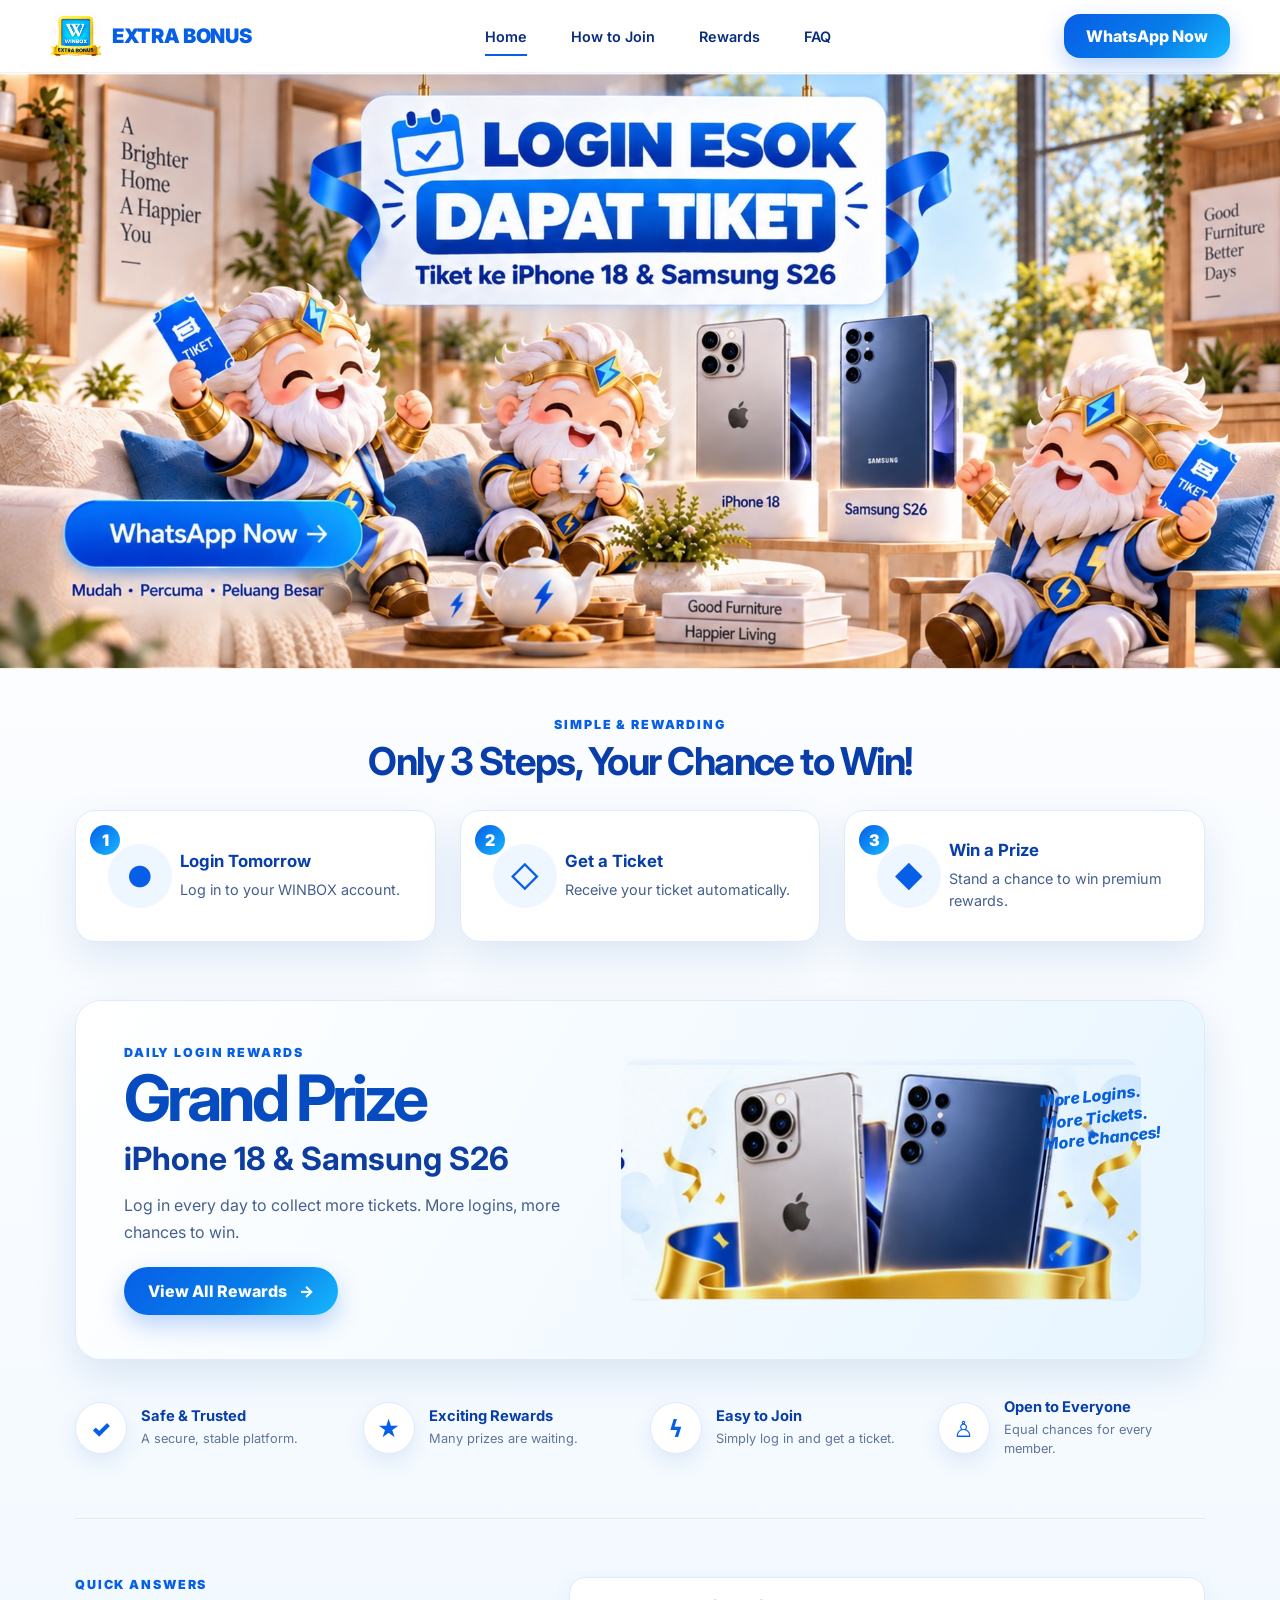
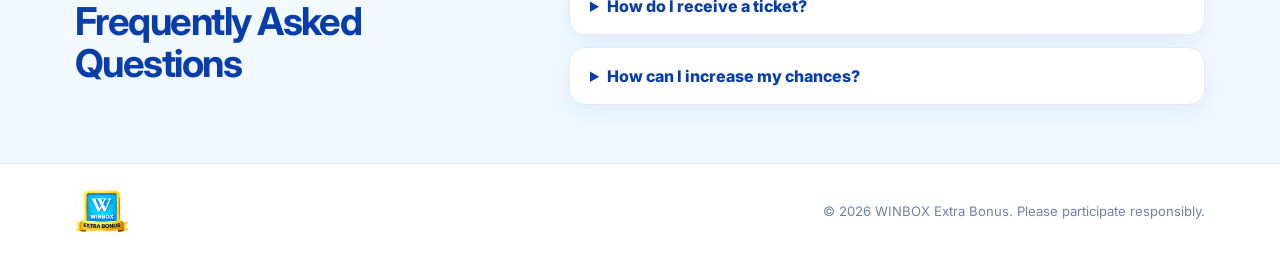
==== commit 74b42848: "Fix published hero and logo assets" ====
--- a/index.html
+++ b/index.html
@@ -8,7 +8,7 @@
     <link rel="preconnect" href="https://fonts.googleapis.com">
     <link rel="preconnect" href="https://fonts.gstatic.com" crossorigin>
     <link href="https://fonts.googleapis.com/css2?family=Inter:wght@500;600;700;800;900&display=swap" rel="stylesheet">
-    <link rel="icon" type="image/png" href="assets/redesign/extra-bonus-logo.png">
+    <link rel="icon" type="image/jpeg" href="assets/redesign/extra-bonus-logo-web.jpg">
     <link rel="stylesheet" href="styles.css?v=bright-home-1">
     <!-- Meta Pixel Code -->
     <script>
@@ -30,7 +30,7 @@
     <header class="site-header">
       <div class="nav-wrap">
         <a class="brand" href="#home" aria-label="Extra Bonus home">
-          <img src="assets/redesign/extra-bonus-logo.png" alt="WINBOX Extra Bonus">
+          <img src="assets/redesign/extra-bonus-logo-web.jpg" alt="WINBOX Extra Bonus">
           <span>EXTRA BONUS</span>
         </a>
         <button class="menu-toggle" type="button" aria-expanded="false" aria-controls="primary-nav" aria-label="Open navigation">☰</button>
@@ -47,7 +47,7 @@
       <section class="hero" aria-label="Login tomorrow and get a ticket">
         <picture>
           <source media="(max-width: 540px)" srcset="assets/redesign/hero-reference.jpg">
-          <img src="assets/redesign/hero-login-ticket-v2.png" alt="Login Esok Dapat Tiket — tickets for iPhone and Samsung rewards">
+          <img src="assets/redesign/hero-login-ticket-v3.jpg" alt="Login Esok Dapat Tiket — tickets for iPhone and Samsung rewards">
         </picture>
         <a class="hero-hit real-cta" href="https://tinyurl.com/warb04" target="_blank" rel="noopener" aria-label="Login Sekarang"></a>
         <a class="hero-mobile-cta real-cta" href="https://tinyurl.com/warb04" target="_blank" rel="noopener">WhatsApp Now <span>→</span></a>
@@ -91,7 +91,7 @@
         </div>
       </section>
     </main>
-    <footer><img src="assets/redesign/extra-bonus-logo.png" alt=""><span>© 2026 WINBOX Extra Bonus. Please participate responsibly.</span></footer>
+    <footer><img src="assets/redesign/extra-bonus-logo-web.jpg" alt=""><span>© 2026 WINBOX Extra Bonus. Please participate responsibly.</span></footer>
     <script src="script.js?v=bright-home-1"></script>
   </body>
 </html>
--- a/styles.css
+++ b/styles.css
@@ -2,7 +2,7 @@
 *{box-sizing:border-box}html{scroll-behavior:smooth}body{margin:0;color:var(--blue-ink);background:linear-gradient(180deg,#fff 0,#f7fbff 70%,#eef7ff 100%);font-family:Inter,system-ui,-apple-system,BlinkMacSystemFont,"Segoe UI",sans-serif}a{color:inherit;text-decoration:none}button{font:inherit}
 .site-header{position:sticky;top:0;z-index:20;background:rgba(255,255,255,.94);border-bottom:1px solid rgba(7,94,231,.08);backdrop-filter:blur(14px)}
 .nav-wrap{width:min(1180px,calc(100% - 40px));height:72px;margin:auto;display:grid;grid-template-columns:auto 1fr auto;align-items:center;gap:42px}
-.brand{display:flex;align-items:center;gap:10px;font-weight:900;color:var(--blue);letter-spacing:-.02em}.brand img{width:52px;height:52px;object-fit:cover;border-radius:14px}.brand span{font-size:1.25rem;white-space:nowrap}
+.brand{display:flex;align-items:center;gap:10px;font-weight:900;color:var(--blue);letter-spacing:-.02em}.brand img{width:52px;height:52px;object-fit:contain;border-radius:10px}.brand span{font-size:1.25rem;white-space:nowrap}
 .primary-nav{display:flex;justify-content:center;gap:44px;font-size:.9rem;font-weight:600}.primary-nav a{position:relative;padding:25px 0}.primary-nav a::after{content:"";position:absolute;left:50%;right:50%;bottom:14px;height:2px;background:var(--blue);transition:.2s}.primary-nav a:hover::after,.primary-nav a.active::after{left:0;right:0}
 .login-pill,.primary-button{display:inline-flex;align-items:center;justify-content:center;gap:12px;color:#fff;background:linear-gradient(135deg,var(--blue),#087ee8 58%,var(--cyan));box-shadow:0 10px 24px rgba(7,94,231,.26);font-weight:800;transition:transform .2s,box-shadow .2s}.login-pill{min-width:142px;padding:12px 22px;border-radius:16px;white-space:nowrap}.login-pill:hover,.primary-button:hover{transform:translateY(-2px);box-shadow:0 14px 28px rgba(7,94,231,.34)}.menu-toggle{display:none;border:0;color:var(--blue);background:transparent;font-size:1.5rem}
 .hero{position:relative;max-width:1440px;margin:0 auto;overflow:hidden;background:#eaf7ff}.hero picture{display:block}.hero img{display:block;width:100%;aspect-ratio:1254/586;object-fit:cover}.hero-hit{position:absolute;left:5%;bottom:12%;width:24%;height:15%;border-radius:999px}.hero-hit:focus-visible{outline:4px solid #fff;outline-offset:4px}.hero-mobile-cta,.mobile-mid-cta{display:none}
@@ -11,7 +11,7 @@
 .reward-showcase{margin-top:28px;min-height:300px;padding:44px 48px;display:grid;grid-template-columns:.9fr 1.1fr;align-items:center;gap:32px;overflow:hidden;background:linear-gradient(120deg,#fff 0,#f3faff 54%,#e7f5ff 100%);border:1px solid var(--line);border-radius:26px;box-shadow:var(--shadow)}.reward-copy h2{margin:0;color:#074bc1;font-size:clamp(2.3rem,5vw,4rem);line-height:.95;letter-spacing:-.06em}.reward-copy h3{margin:10px 0 14px;color:#0d3d9f;font-size:clamp(1.35rem,2.8vw,2rem)}.reward-copy>p:not(.eyebrow){max-width:470px;margin:0 0 22px;color:#46618d;line-height:1.65}.primary-button{padding:14px 24px;border-radius:999px}.reward-visual{position:relative;min-height:220px;display:flex;align-items:end;justify-content:center}.reward-visual img{width:min(100%,520px);border-radius:18px;mix-blend-mode:multiply}.reward-note{position:absolute;right:-4px;top:26px;color:#0861db;font-weight:800;font-style:italic;line-height:1.35;transform:rotate(-6deg)}
 .benefits{display:grid;grid-template-columns:repeat(4,1fr);gap:20px;padding:38px 0 60px}.benefits article{display:flex;align-items:center;gap:14px}.benefits article>span{flex:0 0 52px;display:grid;place-items:center;width:52px;height:52px;color:var(--blue);background:#fff;border:1px solid var(--line);border-radius:50%;box-shadow:0 8px 20px rgba(25,91,172,.1);font-size:1.4rem;font-weight:900}.benefits h3{margin:0 0 5px;color:#073eaa;font-size:.92rem}.benefits p{margin:0;color:#60759b;font-size:.8rem;line-height:1.45}
 .faq{padding:58px 0;display:grid;grid-template-columns:.8fr 1.2fr;gap:70px;border-top:1px solid var(--line)}.faq-list{display:grid;gap:12px}.faq details{padding:18px 20px;background:#fff;border:1px solid var(--line);border-radius:16px;box-shadow:0 8px 22px rgba(20,86,165,.07)}.faq summary{cursor:pointer;color:#093eaa;font-weight:800}.faq details p{margin:12px 0 0;color:#536d96;line-height:1.6}
-footer{min-height:90px;padding:20px max(24px,calc((100% - 1130px)/2));display:flex;align-items:center;justify-content:space-between;gap:20px;color:#7183a0;background:#fff;border-top:1px solid var(--line);font-size:.82rem}footer img{width:54px;height:54px;object-fit:cover;border-radius:14px}
+footer{min-height:90px;padding:20px max(24px,calc((100% - 1130px)/2));display:flex;align-items:center;justify-content:space-between;gap:20px;color:#7183a0;background:#fff;border-top:1px solid var(--line);font-size:.82rem}footer img{width:54px;height:54px;object-fit:contain;border-radius:10px}
 @media(max-width:860px){.nav-wrap{grid-template-columns:auto auto 1fr;gap:14px}.brand span{display:none}.menu-toggle{display:block}.primary-nav{position:absolute;top:72px;left:20px;right:20px;display:none;padding:12px;flex-direction:column;gap:0;background:#fff;border:1px solid var(--line);border-radius:16px;box-shadow:var(--shadow)}.primary-nav.open{display:flex}.primary-nav a{padding:13px 15px}.primary-nav a::after{display:none}.login-pill{justify-self:end}.steps-grid{grid-template-columns:1fr}.reward-showcase{grid-template-columns:1fr;padding:34px 28px}.reward-note{right:10px}.benefits{grid-template-columns:1fr 1fr}.faq{grid-template-columns:1fr;gap:28px}}
 @media(max-width:540px){.nav-wrap{width:calc(100% - 24px);height:64px;grid-template-columns:auto auto 1fr}.brand img{width:44px;height:44px;border-radius:12px}.primary-nav{top:64px;left:12px;right:12px}.login-pill{min-width:0;padding:10px 13px;font-size:.8rem}.hero{padding-bottom:76px;background:#fff}.hero picture,.hero img{width:100%}.hero img{height:auto;aspect-ratio:auto;object-fit:contain}.hero-hit{display:none}.hero-mobile-cta{position:absolute;left:20px;right:20px;bottom:14px;display:flex;align-items:center;justify-content:center;gap:10px;min-height:50px;color:#fff;background:linear-gradient(135deg,var(--blue),var(--cyan));border-radius:999px;box-shadow:0 12px 26px rgba(7,94,231,.3);font-weight:900}.section-shell{width:min(100% - 28px,1130px)}.steps-section{padding-top:34px}.step-card{min-height:116px}.mobile-mid-cta{display:block;padding:20px 0 8px;text-align:center}.mobile-mid-cta .primary-button{width:100%;min-height:54px}.reward-showcase{margin-top:16px}.reward-note{position:static;display:block;margin-top:10px;text-align:center;transform:none}.benefits{grid-template-columns:1fr;padding-bottom:42px}footer{align-items:flex-start;flex-direction:column}}
 @media(prefers-reduced-motion:reduce){html{scroll-behavior:auto}*,*::before,*::after{transition-duration:.01ms!important}}
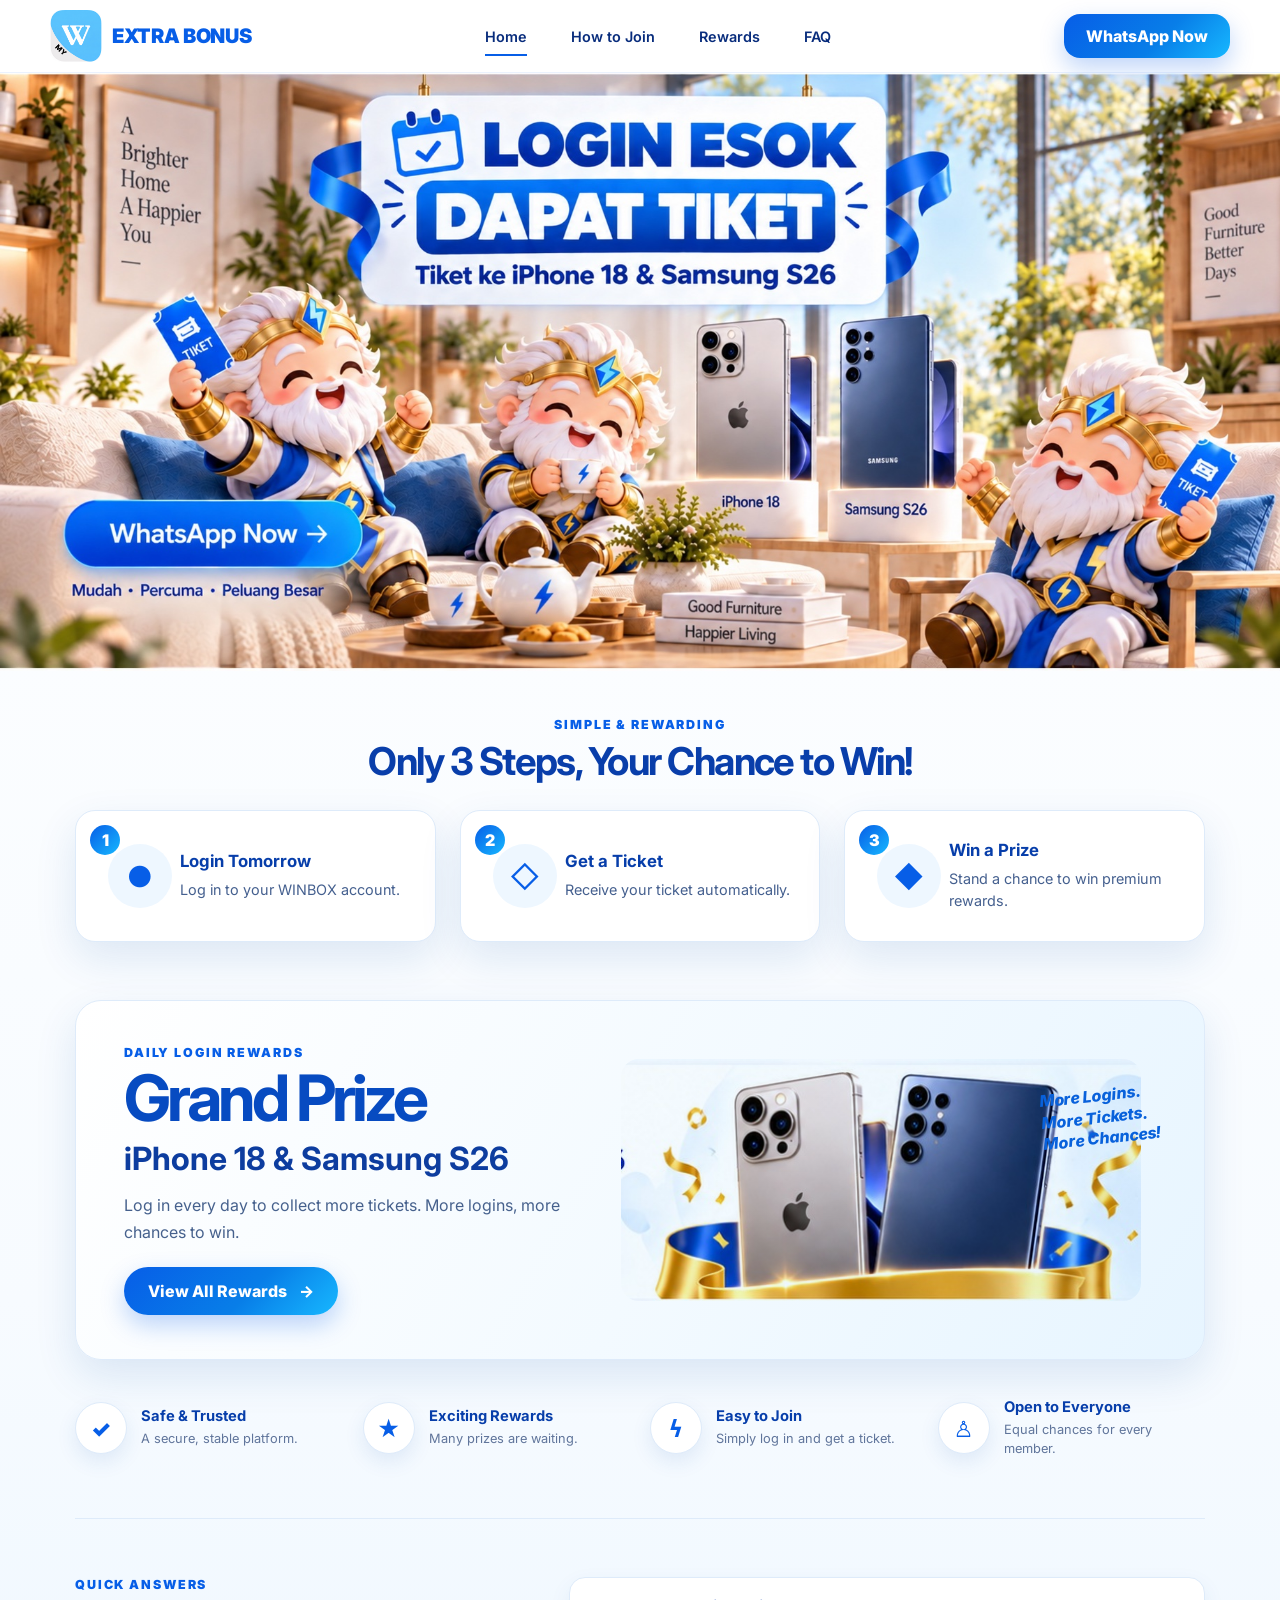
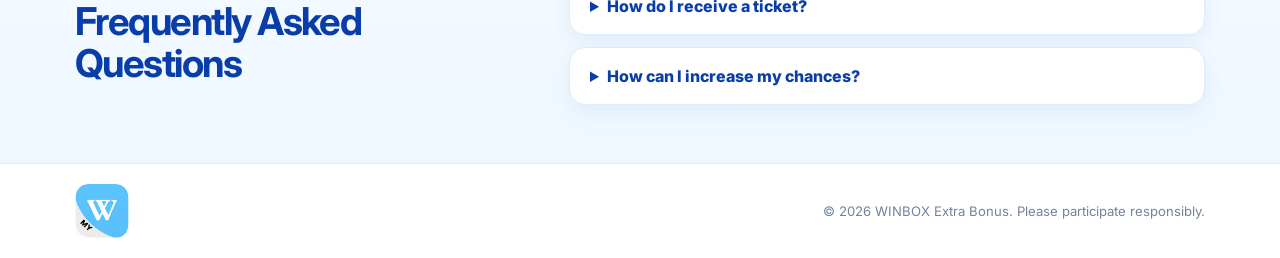
==== commit 7a9be14c: "Replace site logo" ====
--- a/index.html
+++ b/index.html
@@ -8,7 +8,7 @@
     <link rel="preconnect" href="https://fonts.googleapis.com">
     <link rel="preconnect" href="https://fonts.gstatic.com" crossorigin>
     <link href="https://fonts.googleapis.com/css2?family=Inter:wght@500;600;700;800;900&display=swap" rel="stylesheet">
-    <link rel="icon" type="image/jpeg" href="assets/redesign/extra-bonus-logo-web.jpg">
+    <link rel="icon" type="image/jpeg" href="assets/redesign/winbox-my-logo.jpg">
     <link rel="stylesheet" href="styles.css?v=bright-home-1">
     <!-- Meta Pixel Code -->
     <script>
@@ -30,7 +30,7 @@
     <header class="site-header">
       <div class="nav-wrap">
         <a class="brand" href="#home" aria-label="Extra Bonus home">
-          <img src="assets/redesign/extra-bonus-logo-web.jpg" alt="WINBOX Extra Bonus">
+          <img src="assets/redesign/winbox-my-logo.jpg" alt="WINBOX MY">
           <span>EXTRA BONUS</span>
         </a>
         <button class="menu-toggle" type="button" aria-expanded="false" aria-controls="primary-nav" aria-label="Open navigation">☰</button>
@@ -91,7 +91,7 @@
         </div>
       </section>
     </main>
-    <footer><img src="assets/redesign/extra-bonus-logo-web.jpg" alt=""><span>© 2026 WINBOX Extra Bonus. Please participate responsibly.</span></footer>
+    <footer><img src="assets/redesign/winbox-my-logo.jpg" alt=""><span>© 2026 WINBOX Extra Bonus. Please participate responsibly.</span></footer>
     <script src="script.js?v=bright-home-1"></script>
   </body>
 </html>
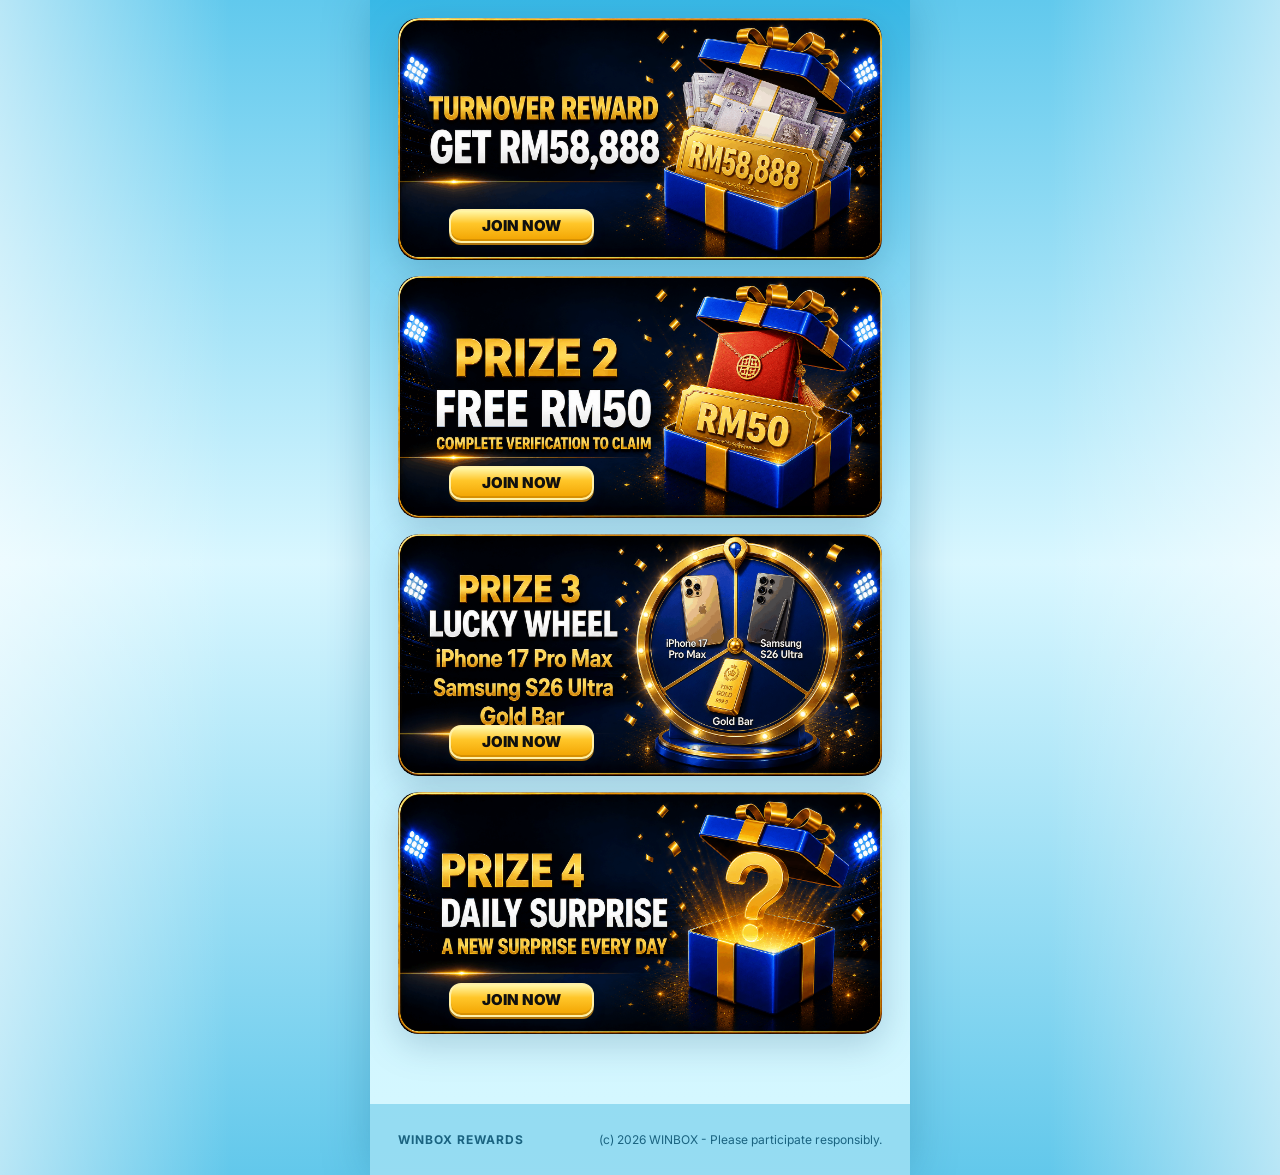
==== commit 81fbea8c: "Restore reward card landing page" ====
--- a/index.html
+++ b/index.html
@@ -1,15 +1,13 @@
-<!doctype html>
+﻿<!doctype html>
 <html lang="en">
   <head>
     <meta charset="utf-8">
     <meta name="viewport" content="width=device-width, initial-scale=1">
-    <meta name="description" content="Log in daily, collect tickets and win premium rewards with Extra Bonus.">
-    <title>Extra Bonus | Daily Login Rewards</title>
+    <title>WINBOX New Member Welcome Rewards</title>
     <link rel="preconnect" href="https://fonts.googleapis.com">
     <link rel="preconnect" href="https://fonts.gstatic.com" crossorigin>
-    <link href="https://fonts.googleapis.com/css2?family=Inter:wght@500;600;700;800;900&display=swap" rel="stylesheet">
-    <link rel="icon" type="image/jpeg" href="assets/redesign/winbox-my-logo.jpg">
-    <link rel="stylesheet" href="styles.css?v=bright-home-1">
+    <link href="https://fonts.googleapis.com/css2?family=Inter:wght@600;700;800;900&display=swap" rel="stylesheet">
+    <link rel="stylesheet" href="styles.css?v=user-assets-5">
     <!-- Meta Pixel Code -->
     <script>
       !function(f,b,e,v,n,t,s)
@@ -26,72 +24,49 @@
     <!-- End Meta Pixel Code -->
   </head>
   <body>
-    <noscript><img height="1" width="1" style="display:none" src="https://www.facebook.com/tr?id=1386306910298495&ev=PageView&noscript=1" alt=""></noscript>
-    <header class="site-header">
-      <div class="nav-wrap">
-        <a class="brand" href="#home" aria-label="Extra Bonus home">
-          <img src="assets/redesign/winbox-my-logo.jpg" alt="WINBOX MY">
-          <span>EXTRA BONUS</span>
-        </a>
-        <button class="menu-toggle" type="button" aria-expanded="false" aria-controls="primary-nav" aria-label="Open navigation">☰</button>
-        <nav id="primary-nav" class="primary-nav" aria-label="Primary navigation">
-          <a class="active" href="#home">Home</a>
-          <a href="#how-to-join">How to Join</a>
-          <a href="#rewards">Rewards</a>
-          <a href="#faq">FAQ</a>
-        </nav>
-        <a class="login-pill real-cta" href="https://tinyurl.com/warb04" target="_blank" rel="noopener">WhatsApp Now</a>
-      </div>
-    </header>
-    <main id="home">
-      <section class="hero" aria-label="Login tomorrow and get a ticket">
-        <picture>
-          <source media="(max-width: 540px)" srcset="assets/redesign/hero-reference.jpg">
-          <img src="assets/redesign/hero-login-ticket-v3.jpg" alt="Login Esok Dapat Tiket — tickets for iPhone and Samsung rewards">
-        </picture>
-        <a class="hero-hit real-cta" href="https://tinyurl.com/warb04" target="_blank" rel="noopener" aria-label="Login Sekarang"></a>
-        <a class="hero-mobile-cta real-cta" href="https://tinyurl.com/warb04" target="_blank" rel="noopener">WhatsApp Now <span>→</span></a>
-      </section>
-      <section id="how-to-join" class="steps-section section-shell">
-        <p class="eyebrow">Simple &amp; rewarding</p>
-        <h1>Only 3 Steps, Your Chance to Win!</h1>
-        <div class="steps-grid">
-          <article class="step-card"><span class="step-number">1</span><span class="step-icon" aria-hidden="true">●</span><div><h2>Login Tomorrow</h2><p>Log in to your WINBOX account.</p></div></article>
-          <article class="step-card"><span class="step-number">2</span><span class="step-icon" aria-hidden="true">◇</span><div><h2>Get a Ticket</h2><p>Receive your ticket automatically.</p></div></article>
-          <article class="step-card"><span class="step-number">3</span><span class="step-icon" aria-hidden="true">◆</span><div><h2>Win a Prize</h2><p>Stand a chance to win premium rewards.</p></div></article>
+    <noscript><img height="1" width="1" style="display:none"
+    src="https://www.facebook.com/tr?id=1386306910298495&ev=PageView&noscript=1"
+    /></noscript>
+    <main class="page-shell">
+      <section class="rewards" id="rewards">
+        <div class="reward-image-list">
+          <article class="reward-item reward-item-turnover">
+            <div class="reward-image-frame">
+              <img src="assets/reward-card-turnover.png?v=turnover-1" alt="Turnover Reward Get RM58,888">
+            </div>
+            <a class="gold-button real-cta" href="https://tinyurl.com/warb04" target="_blank" rel="noopener"><span>Join Now</span></a>
+          </article>
+
+          <article class="reward-item reward-item-1">
+            <div class="reward-image-frame">
+              <img src="assets/reward-card-1.png?v=rewards-v3" alt="Prize 2 Free RM50 Complete Verification to Claim">
+            </div>
+            <a class="gold-button real-cta" href="https://tinyurl.com/warb04" target="_blank" rel="noopener"><span>Join Now</span></a>
+          </article>
+
+          <article class="reward-item reward-item-2">
+            <div class="reward-image-frame">
+              <img src="assets/reward-card-2.png?v=rewards-v3" alt="Prize 3 Lucky Wheel iPhone 17 Pro Max Samsung S26 Ultra Gold Bar">
+            </div>
+            <a class="gold-button real-cta" href="https://tinyurl.com/warb04" target="_blank" rel="noopener"><span>Join Now</span></a>
+          </article>
+
+          <article class="reward-item reward-item-3">
+            <div class="reward-image-frame">
+              <img src="assets/reward-card-3.png?v=rewards-v3" alt="Prize 4 Daily Surprise A New Surprise Every Day">
+            </div>
+            <a class="gold-button real-cta" href="https://tinyurl.com/warb04" target="_blank" rel="noopener"><span>Join Now</span></a>
+          </article>
         </div>
       </section>
-      <div class="mobile-mid-cta section-shell">
-        <a class="primary-button real-cta" href="https://tinyurl.com/warb04" target="_blank" rel="noopener">WhatsApp Now <span>→</span></a>
-      </div>
-      <section id="rewards" class="reward-showcase section-shell">
-        <div class="reward-copy">
-          <p class="eyebrow">Daily login rewards</p>
-          <h2>Grand Prize</h2>
-          <h3>iPhone 18 &amp; Samsung S26</h3>
-          <p>Log in every day to collect more tickets. More logins, more chances to win.</p>
-          <a class="primary-button real-cta" href="https://tinyurl.com/warb04" target="_blank" rel="noopener">View All Rewards <span>→</span></a>
-        </div>
-        <div class="reward-visual">
-          <img src="assets/redesign/phone-prizes.jpg" alt="iPhone 18 and Samsung S26 grand prizes">
-          <span class="reward-note">More Logins.<br>More Tickets.<br>More Chances!</span>
-        </div>
-      </section>
-      <section class="benefits section-shell" aria-label="Why join">
-        <article><span>✓</span><div><h3>Safe &amp; Trusted</h3><p>A secure, stable platform.</p></div></article>
-        <article><span>★</span><div><h3>Exciting Rewards</h3><p>Many prizes are waiting.</p></div></article>
-        <article><span>ϟ</span><div><h3>Easy to Join</h3><p>Simply log in and get a ticket.</p></div></article>
-        <article><span>♙</span><div><h3>Open to Everyone</h3><p>Equal chances for every member.</p></div></article>
-      </section>
-      <section id="faq" class="faq section-shell">
-        <div><p class="eyebrow">Quick answers</p><h2>Frequently Asked Questions</h2></div>
-        <div class="faq-list">
-          <details><summary>How do I receive a ticket?</summary><p>Log in to your WINBOX account during the campaign. Your eligible ticket is issued automatically.</p></details>
-          <details><summary>How can I increase my chances?</summary><p>Log in on more eligible days to collect more tickets.</p></details>
-        </div>
-      </section>
+
+      <footer>
+        <strong>WINBOX Rewards</strong>
+        <span>(c) 2026 WINBOX - Please participate responsibly.</span>
+      </footer>
     </main>
-    <footer><img src="assets/redesign/winbox-my-logo.jpg" alt=""><span>© 2026 WINBOX Extra Bonus. Please participate responsibly.</span></footer>
-    <script src="script.js?v=bright-home-1"></script>
+
+    <script src="script.js?v=pixel-1"></script>
   </body>
 </html>
+
--- a/styles.css
+++ b/styles.css
@@ -1,17 +1,1104 @@
-:root{--blue:#075ee7;--blue-deep:#063ba9;--blue-ink:#082c7c;--cyan:#17b8ff;--paper:#fff;--mist:#f3f9ff;--line:#deebfa;--shadow:0 16px 42px rgba(20,86,165,.12)}
-*{box-sizing:border-box}html{scroll-behavior:smooth}body{margin:0;color:var(--blue-ink);background:linear-gradient(180deg,#fff 0,#f7fbff 70%,#eef7ff 100%);font-family:Inter,system-ui,-apple-system,BlinkMacSystemFont,"Segoe UI",sans-serif}a{color:inherit;text-decoration:none}button{font:inherit}
-.site-header{position:sticky;top:0;z-index:20;background:rgba(255,255,255,.94);border-bottom:1px solid rgba(7,94,231,.08);backdrop-filter:blur(14px)}
-.nav-wrap{width:min(1180px,calc(100% - 40px));height:72px;margin:auto;display:grid;grid-template-columns:auto 1fr auto;align-items:center;gap:42px}
-.brand{display:flex;align-items:center;gap:10px;font-weight:900;color:var(--blue);letter-spacing:-.02em}.brand img{width:52px;height:52px;object-fit:contain;border-radius:10px}.brand span{font-size:1.25rem;white-space:nowrap}
-.primary-nav{display:flex;justify-content:center;gap:44px;font-size:.9rem;font-weight:600}.primary-nav a{position:relative;padding:25px 0}.primary-nav a::after{content:"";position:absolute;left:50%;right:50%;bottom:14px;height:2px;background:var(--blue);transition:.2s}.primary-nav a:hover::after,.primary-nav a.active::after{left:0;right:0}
-.login-pill,.primary-button{display:inline-flex;align-items:center;justify-content:center;gap:12px;color:#fff;background:linear-gradient(135deg,var(--blue),#087ee8 58%,var(--cyan));box-shadow:0 10px 24px rgba(7,94,231,.26);font-weight:800;transition:transform .2s,box-shadow .2s}.login-pill{min-width:142px;padding:12px 22px;border-radius:16px;white-space:nowrap}.login-pill:hover,.primary-button:hover{transform:translateY(-2px);box-shadow:0 14px 28px rgba(7,94,231,.34)}.menu-toggle{display:none;border:0;color:var(--blue);background:transparent;font-size:1.5rem}
-.hero{position:relative;max-width:1440px;margin:0 auto;overflow:hidden;background:#eaf7ff}.hero picture{display:block}.hero img{display:block;width:100%;aspect-ratio:1254/586;object-fit:cover}.hero-hit{position:absolute;left:5%;bottom:12%;width:24%;height:15%;border-radius:999px}.hero-hit:focus-visible{outline:4px solid #fff;outline-offset:4px}.hero-mobile-cta,.mobile-mid-cta{display:none}
-.section-shell{width:min(1130px,calc(100% - 48px));margin-inline:auto}.steps-section{padding:46px 0 30px;text-align:center}.eyebrow{margin:0 0 8px;color:var(--blue);font-size:.78rem;font-weight:900;letter-spacing:.15em;text-transform:uppercase}.steps-section h1,.faq h2{margin:0;color:#093eaa;font-size:clamp(1.75rem,3vw,2.5rem);line-height:1.1;letter-spacing:-.04em}
-.steps-grid{display:grid;grid-template-columns:repeat(3,1fr);gap:24px;margin-top:28px}.step-card{position:relative;min-height:132px;padding:25px 22px;display:grid;grid-template-columns:64px 1fr;align-items:center;gap:18px;text-align:left;background:#fff;border:1px solid var(--line);border-radius:20px;box-shadow:var(--shadow)}.step-number{position:absolute;top:14px;left:14px;display:grid;place-items:center;width:30px;height:30px;color:#fff;background:linear-gradient(135deg,var(--blue),var(--cyan));border-radius:50%;font-weight:900}.step-icon{display:grid;place-items:center;width:64px;height:64px;margin-left:10px;color:var(--blue);background:#eef7ff;border-radius:50%;font-size:1.8rem}.step-card h2{margin:0 0 8px;color:#073eaa;font-size:1.05rem}.step-card p{margin:0;color:#45608f;font-size:.9rem;line-height:1.55}
-.reward-showcase{margin-top:28px;min-height:300px;padding:44px 48px;display:grid;grid-template-columns:.9fr 1.1fr;align-items:center;gap:32px;overflow:hidden;background:linear-gradient(120deg,#fff 0,#f3faff 54%,#e7f5ff 100%);border:1px solid var(--line);border-radius:26px;box-shadow:var(--shadow)}.reward-copy h2{margin:0;color:#074bc1;font-size:clamp(2.3rem,5vw,4rem);line-height:.95;letter-spacing:-.06em}.reward-copy h3{margin:10px 0 14px;color:#0d3d9f;font-size:clamp(1.35rem,2.8vw,2rem)}.reward-copy>p:not(.eyebrow){max-width:470px;margin:0 0 22px;color:#46618d;line-height:1.65}.primary-button{padding:14px 24px;border-radius:999px}.reward-visual{position:relative;min-height:220px;display:flex;align-items:end;justify-content:center}.reward-visual img{width:min(100%,520px);border-radius:18px;mix-blend-mode:multiply}.reward-note{position:absolute;right:-4px;top:26px;color:#0861db;font-weight:800;font-style:italic;line-height:1.35;transform:rotate(-6deg)}
-.benefits{display:grid;grid-template-columns:repeat(4,1fr);gap:20px;padding:38px 0 60px}.benefits article{display:flex;align-items:center;gap:14px}.benefits article>span{flex:0 0 52px;display:grid;place-items:center;width:52px;height:52px;color:var(--blue);background:#fff;border:1px solid var(--line);border-radius:50%;box-shadow:0 8px 20px rgba(25,91,172,.1);font-size:1.4rem;font-weight:900}.benefits h3{margin:0 0 5px;color:#073eaa;font-size:.92rem}.benefits p{margin:0;color:#60759b;font-size:.8rem;line-height:1.45}
-.faq{padding:58px 0;display:grid;grid-template-columns:.8fr 1.2fr;gap:70px;border-top:1px solid var(--line)}.faq-list{display:grid;gap:12px}.faq details{padding:18px 20px;background:#fff;border:1px solid var(--line);border-radius:16px;box-shadow:0 8px 22px rgba(20,86,165,.07)}.faq summary{cursor:pointer;color:#093eaa;font-weight:800}.faq details p{margin:12px 0 0;color:#536d96;line-height:1.6}
-footer{min-height:90px;padding:20px max(24px,calc((100% - 1130px)/2));display:flex;align-items:center;justify-content:space-between;gap:20px;color:#7183a0;background:#fff;border-top:1px solid var(--line);font-size:.82rem}footer img{width:54px;height:54px;object-fit:contain;border-radius:10px}
-@media(max-width:860px){.nav-wrap{grid-template-columns:auto auto 1fr;gap:14px}.brand span{display:none}.menu-toggle{display:block}.primary-nav{position:absolute;top:72px;left:20px;right:20px;display:none;padding:12px;flex-direction:column;gap:0;background:#fff;border:1px solid var(--line);border-radius:16px;box-shadow:var(--shadow)}.primary-nav.open{display:flex}.primary-nav a{padding:13px 15px}.primary-nav a::after{display:none}.login-pill{justify-self:end}.steps-grid{grid-template-columns:1fr}.reward-showcase{grid-template-columns:1fr;padding:34px 28px}.reward-note{right:10px}.benefits{grid-template-columns:1fr 1fr}.faq{grid-template-columns:1fr;gap:28px}}
-@media(max-width:540px){.nav-wrap{width:calc(100% - 24px);height:64px;grid-template-columns:auto auto 1fr}.brand img{width:44px;height:44px;border-radius:12px}.primary-nav{top:64px;left:12px;right:12px}.login-pill{min-width:0;padding:10px 13px;font-size:.8rem}.hero{padding-bottom:76px;background:#fff}.hero picture,.hero img{width:100%}.hero img{height:auto;aspect-ratio:auto;object-fit:contain}.hero-hit{display:none}.hero-mobile-cta{position:absolute;left:20px;right:20px;bottom:14px;display:flex;align-items:center;justify-content:center;gap:10px;min-height:50px;color:#fff;background:linear-gradient(135deg,var(--blue),var(--cyan));border-radius:999px;box-shadow:0 12px 26px rgba(7,94,231,.3);font-weight:900}.section-shell{width:min(100% - 28px,1130px)}.steps-section{padding-top:34px}.step-card{min-height:116px}.mobile-mid-cta{display:block;padding:20px 0 8px;text-align:center}.mobile-mid-cta .primary-button{width:100%;min-height:54px}.reward-showcase{margin-top:16px}.reward-note{position:static;display:block;margin-top:10px;text-align:center;transform:none}.benefits{grid-template-columns:1fr;padding-bottom:42px}footer{align-items:flex-start;flex-direction:column}}
-@media(prefers-reduced-motion:reduce){html{scroll-behavior:auto}*,*::before,*::after{transition-duration:.01ms!important}}
+:root {
+  --sky: #6ccdf0;
+  --panel: #062840;
+  --navy: #06182c;
+  --gold: #ffd853;
+  --gold-deep: #d78b09;
+  --blue-text: #145678;
+  --white: #ffffff;
+}
+
+* {
+  box-sizing: border-box;
+}
+
+html {
+  scroll-behavior: smooth;
+}
+
+body {
+  margin: 0;
+  min-height: 100vh;
+  font-family: Inter, system-ui, sans-serif;
+  color: var(--white);
+  background:
+    linear-gradient(90deg, rgba(255, 255, 255, 0.55), rgba(255, 255, 255, 0) 18%, rgba(255, 255, 255, 0) 82%, rgba(255, 255, 255, 0.55)),
+    linear-gradient(180deg, #61c9ed 0%, #d9f7ff 48%, #62c8eb 100%);
+  letter-spacing: 0;
+}
+
+a {
+  color: inherit;
+  text-decoration: none;
+}
+
+.page-shell {
+  width: min(100%, 540px);
+  margin: 0 auto;
+  overflow: hidden;
+  background: linear-gradient(180deg, #38b8e6 0%, #bcefff 42%, #d7f8ff 100%);
+  box-shadow: 0 0 44px rgba(0, 90, 130, 0.28);
+}
+
+.hero {
+  position: relative;
+  min-height: 760px;
+  background: #0875e7;
+}
+
+.hero img {
+  position: absolute;
+  inset: 0;
+  width: 100%;
+  height: 100%;
+  object-fit: cover;
+}
+
+.poster-hero {
+  min-height: 0;
+  background: #0758d8;
+}
+
+.poster-hero img {
+  position: relative;
+  display: block;
+  height: auto;
+  object-fit: contain;
+}
+
+.hero-whatsapp-cta {
+  position: absolute;
+  z-index: 4;
+  left: 50%;
+  bottom: 19.2%;
+  display: inline-flex;
+  align-items: center;
+  justify-content: center;
+  width: min(430px, 78%);
+  min-height: clamp(48px, 8.8vw, 62px);
+  padding: 0 22px;
+  border: 3px solid #ffe06a;
+  border-radius: 999px;
+  color: #ffd35a;
+  background:
+    linear-gradient(180deg, rgba(255, 255, 255, 0.22) 0 8%, rgba(255, 255, 255, 0) 24%),
+    linear-gradient(180deg, #1c1c18 0%, #080806 48%, #000000 100%);
+  box-shadow:
+    inset 0 9px 12px rgba(255, 255, 255, 0.18),
+    inset 0 -7px 0 rgba(0, 0, 0, 0.62),
+    inset 0 0 0 2px rgba(255, 178, 28, 0.74),
+    0 0 0 5px #75400a,
+    0 0 0 9px #f9b51e,
+    0 0 0 12px #6b3300,
+    0 0 28px rgba(255, 198, 48, 0.62),
+    0 13px 24px rgba(0, 10, 33, 0.48);
+  font-family: Inter, system-ui, sans-serif;
+  font-size: clamp(19px, 4.7vw, 31px);
+  font-weight: 900;
+  letter-spacing: 0.4px;
+  white-space: nowrap;
+  text-transform: uppercase;
+  text-shadow:
+    0 1px 0 #fff5b1,
+    0 3px 0 #9c5600,
+    0 5px 0 #5d2900,
+    0 8px 12px rgba(0, 0, 0, 0.82);
+  transform: translateX(-50%);
+  animation: hero-cta-bounce 1.55s ease-in-out infinite;
+}
+
+.hero-whatsapp-cta:hover {
+  animation-play-state: paused;
+  filter: brightness(1.08) saturate(1.05);
+}
+
+.hero-whatsapp-cta::before,
+.hero-whatsapp-cta::after {
+  content: "";
+  position: absolute;
+  left: 8%;
+  right: 8%;
+  pointer-events: none;
+}
+
+.hero-whatsapp-cta::before {
+  top: 8px;
+  height: 22%;
+  border-radius: 999px;
+  background: linear-gradient(90deg, transparent, rgba(255, 255, 255, 0.42), transparent);
+  opacity: 0.65;
+}
+
+.hero-whatsapp-cta::after {
+  top: -11px;
+  height: 7px;
+  border-radius: 50%;
+  background: radial-gradient(circle, rgba(255, 255, 255, 0.98) 0 10%, rgba(255, 226, 89, 0.88) 12% 28%, transparent 44%);
+  filter: blur(0.2px);
+}
+
+.poster-link {
+  display: block;
+}
+
+.hero::after {
+  content: "";
+  position: absolute;
+  inset: auto 0 0;
+  height: 34%;
+  background: linear-gradient(180deg, rgba(15, 122, 226, 0) 0%, rgba(17, 164, 227, 0.52) 48%, #24acd9 100%);
+}
+
+.poster-hero::after {
+  display: none;
+}
+
+.app-badge {
+  position: absolute;
+  z-index: 3;
+  top: 14px;
+  right: 28px;
+  display: grid;
+  place-items: center;
+  width: 54px;
+  height: 54px;
+  border-radius: 14px;
+  background: linear-gradient(135deg, #f5ffff 0 30%, #08aee8 31% 100%);
+  box-shadow: 0 10px 22px rgba(0, 28, 60, 0.25);
+}
+
+.app-badge span {
+  color: #0b84c0;
+  font-family: Georgia, serif;
+  font-size: 30px;
+  font-weight: 900;
+}
+
+.jackpot-copy {
+  position: relative;
+  z-index: 2;
+  padding: 22px 24px 0;
+  text-align: center;
+  text-shadow: 0 4px 0 #0752b5, 0 8px 16px rgba(0, 24, 80, 0.34);
+}
+
+.jackpot-copy h1 {
+  margin: 0 auto 4px;
+  max-width: 460px;
+  color: #ffffff;
+  font-size: clamp(48px, 12vw, 72px);
+  font-weight: 900;
+  line-height: 1;
+  letter-spacing: 0;
+  -webkit-text-stroke: 3px #106bd7;
+}
+
+.mega-prize {
+  color: var(--gold);
+  font-size: clamp(76px, 20vw, 118px);
+  font-weight: 900;
+  line-height: 0.92;
+  letter-spacing: 0;
+  -webkit-text-stroke: 4px #0b67d4;
+  text-shadow:
+    0 5px 0 #0649a9,
+    0 9px 0 #07347f,
+    0 18px 24px rgba(0, 25, 80, 0.36);
+}
+
+.jackpot-ribbon {
+  width: min(100%, 420px);
+  margin: 4px auto 12px;
+  padding: 10px 18px;
+  clip-path: polygon(6% 0, 94% 0, 100% 50%, 94% 100%, 6% 100%, 0 50%);
+  color: #ffffff;
+  background: linear-gradient(180deg, #1e91ff, #0648bc);
+  border: 2px solid rgba(127, 221, 255, 0.75);
+  font-size: clamp(18px, 4.7vw, 27px);
+  font-weight: 900;
+  text-shadow: 0 3px 0 #063d9a;
+}
+
+.rank-board {
+  width: min(100%, 382px);
+  margin: 0 auto 16px;
+  padding: 16px 18px 18px;
+  border: 2px solid rgba(129, 220, 255, 0.82);
+  border-radius: 18px;
+  background:
+    radial-gradient(circle at 50% 0%, rgba(255, 239, 141, 0.34), transparent 38%),
+    linear-gradient(180deg, rgba(26, 143, 255, 0.88), rgba(4, 80, 193, 0.94));
+  box-shadow:
+    inset 0 0 28px rgba(255, 255, 255, 0.2),
+    0 12px 24px rgba(0, 34, 98, 0.28);
+}
+
+.top-rank,
+.mini-ranks div {
+  display: flex;
+  align-items: center;
+  justify-content: center;
+  gap: 12px;
+}
+
+.top-rank span,
+.mini-ranks span {
+  display: grid;
+  place-items: center;
+  border-radius: 50%;
+  color: #7a4b00;
+  background: linear-gradient(180deg, #fff4a5, #ffc229);
+  box-shadow: inset 0 -3px 0 rgba(140, 82, 0, 0.22);
+  font-weight: 900;
+  text-shadow: none;
+}
+
+.top-rank span {
+  width: 44px;
+  height: 44px;
+  font-size: 23px;
+}
+
+.top-rank strong {
+  color: var(--gold);
+  font-size: clamp(42px, 10vw, 58px);
+  font-weight: 900;
+  line-height: 1;
+  letter-spacing: 0;
+  -webkit-text-stroke: 2px #9d5e00;
+  text-shadow: 0 4px 0 #7b4a00, 0 10px 16px rgba(0, 0, 0, 0.28);
+}
+
+.mini-ranks {
+  display: grid;
+  grid-template-columns: 1fr 1fr;
+  gap: 12px;
+  margin: 10px 0 14px;
+}
+
+.mini-ranks span {
+  width: 34px;
+  height: 34px;
+  color: #676767;
+  background: linear-gradient(180deg, #ffffff, #bfc8d7);
+  font-size: 17px;
+}
+
+.mini-ranks div:last-child span {
+  color: #8b3c00;
+  background: linear-gradient(180deg, #ffd37a, #d57518);
+}
+
+.mini-ranks strong {
+  color: var(--gold);
+  font-size: clamp(24px, 6vw, 34px);
+  font-weight: 900;
+  letter-spacing: 0;
+  -webkit-text-stroke: 1px #9d5e00;
+}
+
+.rank-columns {
+  display: grid;
+  grid-template-columns: 1fr 1fr;
+  gap: 18px;
+  text-align: left;
+  text-shadow: 0 2px 0 #06409b;
+}
+
+.rank-columns ul {
+  display: grid;
+  gap: 6px;
+  margin: 0;
+  padding: 0;
+  list-style: none;
+}
+
+.rank-columns ul + ul {
+  padding-left: 18px;
+  border-left: 1px solid rgba(255, 255, 255, 0.54);
+}
+
+.rank-columns li {
+  display: flex;
+  justify-content: space-between;
+  gap: 8px;
+  color: #ffffff;
+  font-size: 15px;
+  font-weight: 900;
+  line-height: 1.2;
+}
+
+.rank-columns span {
+  white-space: nowrap;
+}
+
+.red-button {
+  display: inline-flex;
+  align-items: center;
+  justify-content: center;
+  min-width: 224px;
+  min-height: 58px;
+  padding: 0 34px;
+  border: 3px solid #ffcbcb;
+  border-radius: 999px;
+  color: #ffffff;
+  background: linear-gradient(180deg, #ff7772, #e71522);
+  box-shadow:
+    inset 0 -5px 0 rgba(132, 0, 10, 0.28),
+    0 5px 0 #9c0710,
+    0 14px 20px rgba(0, 37, 97, 0.26);
+  font-size: 32px;
+  font-weight: 900;
+  text-shadow: 0 3px 0 #980511;
+}
+
+.gold-button {
+  display: inline-flex;
+  flex-direction: column;
+  align-items: center;
+  justify-content: center;
+  min-width: 214px;
+  min-height: 56px;
+  padding: 7px 24px 8px;
+  border: 3px solid #fff0a7;
+  border-radius: 18px;
+  color: #101010;
+  background:
+    linear-gradient(180deg, #fff7a7 0%, #ffc629 42%, #f2a300 100%);
+  box-shadow:
+    inset 0 -4px 0 rgba(133, 82, 0, 0.25),
+    0 4px 0 #ac710b,
+    0 10px 18px rgba(0, 23, 51, 0.28);
+  text-transform: uppercase;
+  animation: cta-bounce 1.45s ease-in-out infinite;
+  transform-origin: center bottom;
+  will-change: transform;
+}
+
+.gold-button:hover {
+  animation-play-state: paused;
+  transform: translateY(-2px) scale(1.03);
+}
+
+@keyframes cta-bounce {
+  0%,
+  72%,
+  100% {
+    transform: translateY(0) scale(1);
+  }
+
+  16% {
+    transform: translateY(-8px) scale(1.04);
+  }
+
+  30% {
+    transform: translateY(0) scale(0.98);
+  }
+
+  44% {
+    transform: translateY(-4px) scale(1.02);
+  }
+}
+
+@keyframes hero-cta-bounce {
+  0%,
+  70%,
+  100% {
+    transform: translateX(-50%) translateY(0) scale(1);
+  }
+
+  16% {
+    transform: translateX(-50%) translateY(-9px) scale(1.045);
+  }
+
+  30% {
+    transform: translateX(-50%) translateY(0) scale(0.985);
+  }
+
+  44% {
+    transform: translateX(-50%) translateY(-4px) scale(1.02);
+  }
+}
+
+@media (prefers-reduced-motion: reduce) {
+  .gold-button,
+  .hero-whatsapp-cta {
+    animation: none;
+  }
+}
+
+.gold-button span {
+  font-size: 25px;
+  font-weight: 900;
+  line-height: 1;
+}
+
+.gold-button small {
+  margin-top: 2px;
+  font-size: 9px;
+  font-weight: 900;
+  letter-spacing: 2px;
+}
+
+.intro {
+  padding: 28px 24px 42px;
+  text-align: center;
+  color: rgba(255, 255, 255, 0.82);
+  background: linear-gradient(180deg, #22a6d3, #35bde7);
+}
+
+.hero-join {
+  margin-bottom: 22px;
+}
+
+.intro p {
+  margin: 0 0 22px;
+  font-size: 13px;
+}
+
+.intro span {
+  color: var(--gold);
+  font-size: 20px;
+  font-weight: 900;
+}
+
+.proof-panel {
+  display: grid;
+  grid-template-columns: repeat(4, 1fr);
+  gap: 14px;
+  width: calc(100% - 60px);
+  margin: -16px auto 44px;
+  padding: 26px 24px;
+  border-radius: 24px;
+  background: #06233a;
+  box-shadow: 0 18px 35px rgba(10, 67, 95, 0.28);
+}
+
+.proof-panel article {
+  min-width: 0;
+  text-align: center;
+}
+
+.proof-icon {
+  display: grid;
+  place-items: center;
+  width: 58px;
+  height: 58px;
+  margin: 0 auto 12px;
+  border: 1px solid rgba(255, 201, 53, 0.2);
+  border-radius: 16px;
+  color: var(--gold);
+  background: rgba(26, 100, 154, 0.36);
+  font-size: 26px;
+  font-weight: 900;
+}
+
+.proof-panel strong,
+.proof-panel small {
+  display: block;
+}
+
+.proof-panel strong {
+  margin-bottom: 8px;
+  font-size: 13px;
+  font-weight: 900;
+}
+
+.proof-panel small {
+  color: #8aa9bb;
+  font-size: 10px;
+}
+
+.rewards {
+  padding: 18px 28px 70px;
+}
+
+.section-title {
+  margin-bottom: 30px;
+  text-align: center;
+}
+
+.section-title p {
+  margin: 0 0 18px;
+  color: #075281;
+  font-size: 12px;
+  font-weight: 900;
+  letter-spacing: 4px;
+  text-transform: uppercase;
+  text-shadow: 0 1px 0 rgba(255, 255, 255, 0.65);
+}
+
+.section-title h2 {
+  margin: 0 0 16px;
+  color: #073f72;
+  font-size: clamp(38px, 9vw, 48px);
+  font-weight: 900;
+  line-height: 1.15;
+  text-shadow: 0 2px 0 rgba(255, 255, 255, 0.75), 0 5px 10px rgba(0, 91, 134, 0.18);
+}
+
+.section-title strong {
+  display: block;
+  margin-bottom: 12px;
+  color: #266582;
+  font-size: 16px;
+  font-weight: 900;
+  letter-spacing: 2px;
+  text-transform: uppercase;
+}
+
+.section-title span,
+.section-title small {
+  display: block;
+  color: #2b7390;
+}
+
+.section-title span {
+  margin-bottom: 10px;
+  font-size: 17px;
+}
+
+.section-title small {
+  font-size: 11px;
+  letter-spacing: 1px;
+}
+
+.reward-list {
+  display: grid;
+  gap: 20px;
+}
+
+.reward-image-list {
+  display: grid;
+  gap: 16px;
+}
+
+.reward-item {
+  position: relative;
+  display: grid;
+  justify-items: center;
+}
+
+.reward-image-frame {
+  position: relative;
+  overflow: hidden;
+  width: 100%;
+  border-radius: 20px;
+  filter: drop-shadow(0 10px 18px rgba(2, 50, 86, 0.2));
+}
+
+.reward-image-frame img {
+  display: block;
+  width: 100%;
+  height: auto;
+  border-radius: 20px;
+}
+
+.real-cta {
+  position: absolute;
+  z-index: 2;
+  left: 10.5%;
+  bottom: 7%;
+  min-width: min(168px, 30%);
+  min-height: 34px;
+  padding: 5px 16px 6px;
+  border-width: 2px;
+  border-radius: 12px;
+  box-shadow:
+    inset 0 -2px 0 rgba(133, 82, 0, 0.25),
+    0 2px 0 #ac710b,
+    0 7px 12px rgba(0, 23, 51, 0.2);
+}
+
+.reward-item-1 .real-cta {
+  bottom: 7.5%;
+}
+
+.reward-item-5 .real-cta {
+  bottom: 6.5%;
+}
+
+.real-cta span {
+  font-size: clamp(12px, 3vw, 15px);
+}
+
+.real-cta small {
+  margin-top: 0;
+  font-size: 6px;
+  letter-spacing: 1.4px;
+}
+
+
+.reward-poster-link {
+  display: block;
+  border-radius: 20px;
+}
+
+.reward-poster {
+  display: block;
+  width: 100%;
+  height: auto;
+  border-radius: 20px;
+  filter: drop-shadow(0 14px 22px rgba(2, 50, 86, 0.22));
+}
+
+.reward-card {
+  position: relative;
+  min-height: 202px;
+  overflow: hidden;
+  border: 4px solid #06141f;
+  border-radius: 20px;
+  background:
+    radial-gradient(circle at 86% 25%, rgba(255, 215, 80, 0.38), transparent 25%),
+    radial-gradient(circle at 8% 4%, rgba(62, 174, 255, 0.56), transparent 28%),
+    linear-gradient(180deg, #071733 0%, #082d74 54%, #051127 100%);
+  box-shadow:
+    inset 0 0 0 2px rgba(255, 207, 90, 0.72),
+    0 2px 0 #cc8a24,
+    0 12px 24px rgba(2, 50, 86, 0.22);
+}
+
+.reward-card::after {
+  content: "";
+  position: absolute;
+  inset: 0;
+  background:
+    linear-gradient(90deg, rgba(2, 12, 30, 0.18) 0%, rgba(2, 12, 30, 0) 52%),
+    repeating-linear-gradient(168deg, rgba(255, 255, 255, 0.08) 0 1px, transparent 1px 38px);
+}
+
+.reward-card::before {
+  content: "";
+  position: absolute;
+  left: -8%;
+  right: -8%;
+  bottom: -34px;
+  height: 88px;
+  border-radius: 50% 50% 0 0;
+  background:
+    radial-gradient(ellipse at center, rgba(62, 178, 255, 0.22), transparent 62%),
+    linear-gradient(180deg, rgba(35, 103, 190, 0.55), rgba(2, 15, 37, 0.2));
+  box-shadow: inset 0 16px 28px rgba(255, 255, 255, 0.08);
+}
+
+.reward-content {
+  position: relative;
+  z-index: 3;
+  width: 66%;
+  padding: 18px 0 14px 28px;
+  text-shadow: 0 3px 8px rgba(0, 0, 0, 0.55);
+}
+
+.reward-content p {
+  margin: 0 0 8px;
+  color: #fff0a2;
+  font-size: 22px;
+  font-weight: 900;
+  line-height: 0.98;
+}
+
+.reward-content p span {
+  display: block;
+  color: #ffffff;
+  font-size: 10px;
+  letter-spacing: 1px;
+  text-transform: uppercase;
+}
+
+.reward-tag {
+  display: inline-flex;
+  justify-content: center;
+  min-width: 176px;
+  margin-bottom: 10px;
+  padding: 7px 18px;
+  border: 2px solid rgba(255, 205, 111, 0.72);
+  clip-path: polygon(9% 0, 100% 0, 91% 100%, 0 100%);
+  color: #fff;
+  background: linear-gradient(180deg, #223a63, #071833);
+  font-size: 23px;
+  font-weight: 900;
+  line-height: 1;
+}
+
+.reward-label {
+  margin-bottom: 0;
+  color: #fff0a2;
+  font-size: 14px;
+  font-weight: 900;
+  text-transform: uppercase;
+}
+
+.reward-content h3 {
+  margin: 0;
+  color: var(--gold);
+  font-size: clamp(48px, 12vw, 72px);
+  font-weight: 900;
+  line-height: 0.92;
+  letter-spacing: 0;
+  text-shadow:
+    0 3px 0 #9f5d00,
+    0 8px 14px rgba(0, 0, 0, 0.55);
+}
+
+.reward-card .gold-button {
+  position: absolute;
+  left: 36px;
+  bottom: 12px;
+  min-width: 176px;
+  min-height: 44px;
+  border-width: 2px;
+  border-radius: 15px;
+  box-shadow:
+    inset 0 -3px 0 rgba(133, 82, 0, 0.25),
+    0 3px 0 #ac710b;
+}
+
+.reward-card .gold-button span {
+  font-size: 19px;
+}
+
+.reward-art {
+  position: absolute;
+  z-index: 2;
+  right: 18px;
+  bottom: 16px;
+  width: 178px;
+  height: 164px;
+  pointer-events: none;
+}
+
+.gift-box,
+.gift-lid,
+.packet,
+.coin,
+.spark {
+  position: absolute;
+  display: block;
+}
+
+.gift-box {
+  right: 22px;
+  bottom: 14px;
+  width: 104px;
+  height: 78px;
+  border-radius: 14px 14px 18px 18px;
+  background:
+    linear-gradient(90deg, transparent 44%, rgba(255, 222, 90, 0.95) 45% 56%, transparent 57%),
+    linear-gradient(145deg, #0b68d8, #061a5b 68%);
+  box-shadow:
+    inset 10px 8px 0 rgba(255, 255, 255, 0.13),
+    inset -12px -12px 0 rgba(0, 12, 56, 0.35),
+    0 18px 24px rgba(0, 0, 0, 0.35);
+  transform: perspective(180px) rotateY(-10deg) rotateZ(-3deg);
+}
+
+.gift-lid {
+  right: 15px;
+  bottom: 92px;
+  width: 118px;
+  height: 34px;
+  border-radius: 12px;
+  background:
+    linear-gradient(90deg, transparent 45%, rgba(255, 231, 104, 0.98) 46% 56%, transparent 57%),
+    linear-gradient(145deg, #1484ff, #062171 72%);
+  box-shadow: inset 8px 6px 0 rgba(255, 255, 255, 0.18), 0 10px 16px rgba(0, 0, 0, 0.3);
+  transform: rotate(-13deg);
+}
+
+.gift-lid::before,
+.gift-lid::after {
+  content: "";
+  position: absolute;
+  top: -24px;
+  width: 38px;
+  height: 34px;
+  border: 8px solid #116fe0;
+  border-radius: 50% 50% 16px 16px;
+  box-shadow: inset 0 0 0 4px rgba(255, 217, 70, 0.5);
+}
+
+.gift-lid::before {
+  left: 24px;
+  transform: rotate(-28deg);
+}
+
+.gift-lid::after {
+  right: 24px;
+  transform: rotate(28deg);
+}
+
+.coin {
+  width: 58px;
+  height: 58px;
+  border: 4px solid #fff1a4;
+  border-radius: 50%;
+  background:
+    radial-gradient(circle at 32% 25%, #fff8bd 0 10%, transparent 11%),
+    radial-gradient(circle, #ffe66a 0 30%, #ffbd1b 62%, #a96500 100%);
+  box-shadow:
+    inset -7px -8px 0 rgba(142, 82, 0, 0.26),
+    0 0 24px rgba(255, 207, 52, 0.55),
+    0 9px 14px rgba(0, 0, 0, 0.26);
+}
+
+.coin::after {
+  content: "$";
+  position: absolute;
+  inset: 0;
+  display: grid;
+  place-items: center;
+  color: #9d6200;
+  font-size: 27px;
+  font-weight: 900;
+  text-shadow: 0 1px 0 rgba(255, 255, 255, 0.55);
+}
+
+.gift-art .coin-a {
+  right: 52px;
+  top: 12px;
+  width: 78px;
+  height: 78px;
+}
+
+.gift-art .coin-b {
+  right: 10px;
+  top: 46px;
+  width: 48px;
+  height: 48px;
+  transform: rotate(14deg);
+}
+
+.gift-art .coin-c {
+  right: 122px;
+  top: 62px;
+  width: 42px;
+  height: 42px;
+  transform: rotate(-18deg);
+}
+
+.silver-art .coin {
+  border-color: #f4fbff;
+  background:
+    radial-gradient(circle at 32% 25%, #ffffff 0 10%, transparent 11%),
+    radial-gradient(circle, #fff9bb 0 24%, #dfe8f4 58%, #8999b2 100%);
+}
+
+.bronze-art .coin {
+  border-color: #ffdf9c;
+  background:
+    radial-gradient(circle at 32% 25%, #fff0bc 0 10%, transparent 11%),
+    radial-gradient(circle, #ffd07d 0 28%, #d8751f 62%, #7a3308 100%);
+}
+
+.small-prize-art {
+  transform: scale(0.9);
+  transform-origin: right bottom;
+}
+
+.packet {
+  width: 74px;
+  height: 104px;
+  border: 4px solid #ffd665;
+  border-radius: 13px;
+  background:
+    radial-gradient(circle at 50% 42%, #ffe36b 0 16%, transparent 17%),
+    linear-gradient(145deg, #ff4a37, #be0e21 76%);
+  box-shadow: inset 8px 8px 0 rgba(255, 255, 255, 0.16), 0 15px 20px rgba(0, 0, 0, 0.28);
+}
+
+.packet::after {
+  content: "$";
+  position: absolute;
+  inset: 0;
+  display: grid;
+  place-items: center;
+  color: #8c2500;
+  font-size: 34px;
+  font-weight: 900;
+}
+
+.packet-main {
+  right: 42px;
+  bottom: 20px;
+  transform: rotate(8deg);
+}
+
+.packet-back {
+  right: 88px;
+  bottom: 34px;
+  opacity: 0.84;
+  transform: scale(0.82) rotate(-14deg);
+}
+
+.angpau-art .coin-a {
+  right: 24px;
+  top: 18px;
+}
+
+.angpau-art .coin-b {
+  right: 112px;
+  top: 22px;
+  width: 42px;
+  height: 42px;
+}
+
+.spark {
+  width: 10px;
+  height: 10px;
+  background: #ffd94f;
+  clip-path: polygon(50% 0, 62% 36%, 100% 50%, 62% 64%, 50% 100%, 38% 64%, 0 50%, 38% 36%);
+  filter: drop-shadow(0 0 8px rgba(255, 218, 69, 0.9));
+}
+
+.spark-a {
+  right: 148px;
+  top: 26px;
+}
+
+.spark-b {
+  right: 12px;
+  top: 14px;
+  transform: scale(1.35) rotate(12deg);
+}
+
+footer {
+  display: flex;
+  justify-content: space-between;
+  gap: 18px;
+  padding: 28px;
+  color: #1a6380;
+  background: rgba(86, 193, 229, 0.5);
+  font-size: 12px;
+}
+
+footer strong {
+  letter-spacing: 1px;
+  text-transform: uppercase;
+}
+
+@media (max-width: 560px) {
+  .page-shell {
+    width: 100%;
+  }
+
+  .hero-whatsapp-cta {
+    bottom: 19.6%;
+    width: min(350px, 74%);
+    min-height: 48px;
+    font-size: clamp(18px, 5vw, 22px);
+    box-shadow:
+      inset 0 8px 10px rgba(255, 255, 255, 0.18),
+      inset 0 -6px 0 rgba(0, 0, 0, 0.62),
+      inset 0 0 0 2px rgba(255, 178, 28, 0.74),
+      0 0 0 4px #75400a,
+      0 0 0 7px #f9b51e,
+      0 0 0 10px #6b3300,
+      0 0 22px rgba(255, 198, 48, 0.55),
+      0 10px 18px rgba(0, 10, 33, 0.42);
+  }
+
+  .hero {
+    min-height: 740px;
+  }
+
+  .poster-hero {
+    min-height: 0;
+  }
+
+  .jackpot-copy {
+    padding-inline: 14px;
+  }
+
+  .rank-board {
+    width: min(100%, 354px);
+    padding: 14px 12px 16px;
+  }
+
+  .rank-columns {
+    gap: 10px;
+  }
+
+  .rank-columns ul + ul {
+    padding-left: 10px;
+  }
+
+  .rank-columns li {
+    font-size: 13px;
+  }
+
+  .proof-panel {
+    width: calc(100% - 34px);
+    gap: 9px;
+    padding: 22px 12px;
+  }
+
+  .proof-icon {
+    width: 50px;
+    height: 50px;
+    font-size: 23px;
+  }
+
+  .rewards {
+    padding-inline: 18px;
+  }
+
+  .reward-card {
+    min-height: 180px;
+  }
+
+  .reward-content {
+    width: 67%;
+    padding-left: 18px;
+  }
+
+  .reward-tag {
+    min-width: 132px;
+    font-size: 20px;
+  }
+
+  .reward-card .gold-button {
+    right: 42px;
+    bottom: 10px;
+    min-width: 158px;
+  }
+
+  footer {
+    display: grid;
+  }
+}
+
+@media (max-width: 390px) {
+  .hero {
+    min-height: 712px;
+  }
+
+  .poster-hero {
+    min-height: 0;
+  }
+
+  .jackpot-copy h1 {
+    font-size: 46px;
+  }
+
+  .mega-prize {
+    font-size: 74px;
+  }
+
+  .rank-columns li {
+    font-size: 12px;
+  }
+
+  .red-button {
+    min-width: 204px;
+    min-height: 54px;
+    font-size: 28px;
+  }
+
+  .proof-panel {
+    grid-template-columns: repeat(2, 1fr);
+  }
+
+  .reward-card .gold-button {
+    right: 20px;
+  }
+}
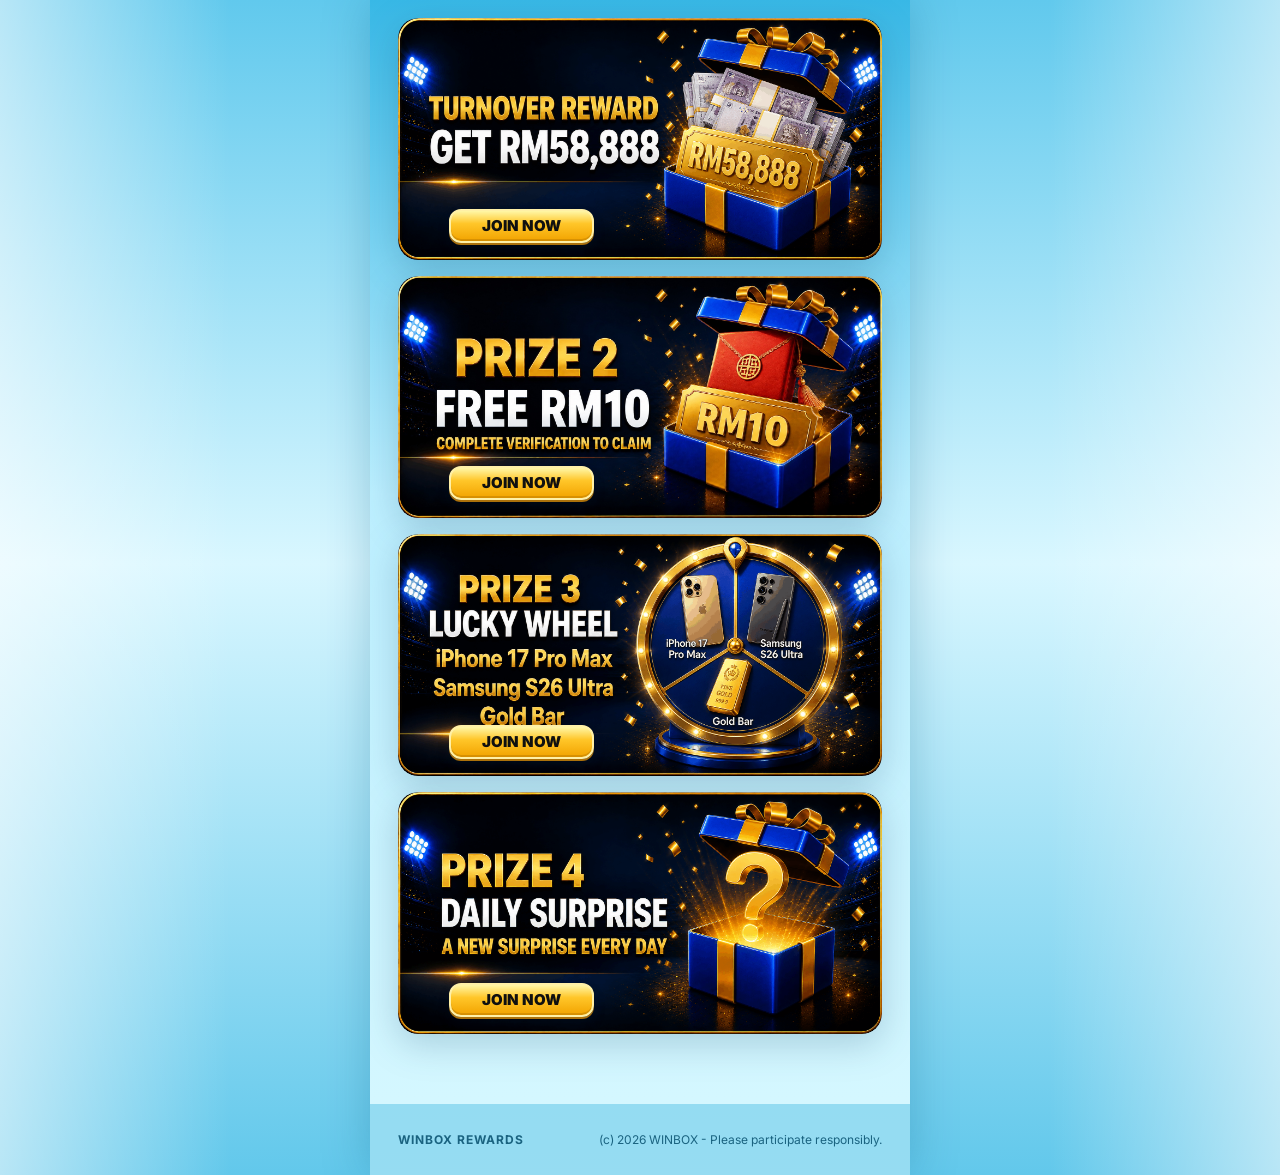
==== commit 479766c4: "Change reward card 2 to Free RM10" ====
--- a/index.html
+++ b/index.html
@@ -39,7 +39,7 @@
 
           <article class="reward-item reward-item-1">
             <div class="reward-image-frame">
-              <img src="assets/reward-card-1.png?v=rewards-v3" alt="Prize 2 Free RM50 Complete Verification to Claim">
+              <img src="assets/reward-card-1-rm10.jpg?v=rm10-1" alt="Prize 2 Free RM10 Complete Verification to Claim">
             </div>
             <a class="gold-button real-cta" href="https://tinyurl.com/warb04" target="_blank" rel="noopener"><span>Join Now</span></a>
           </article>
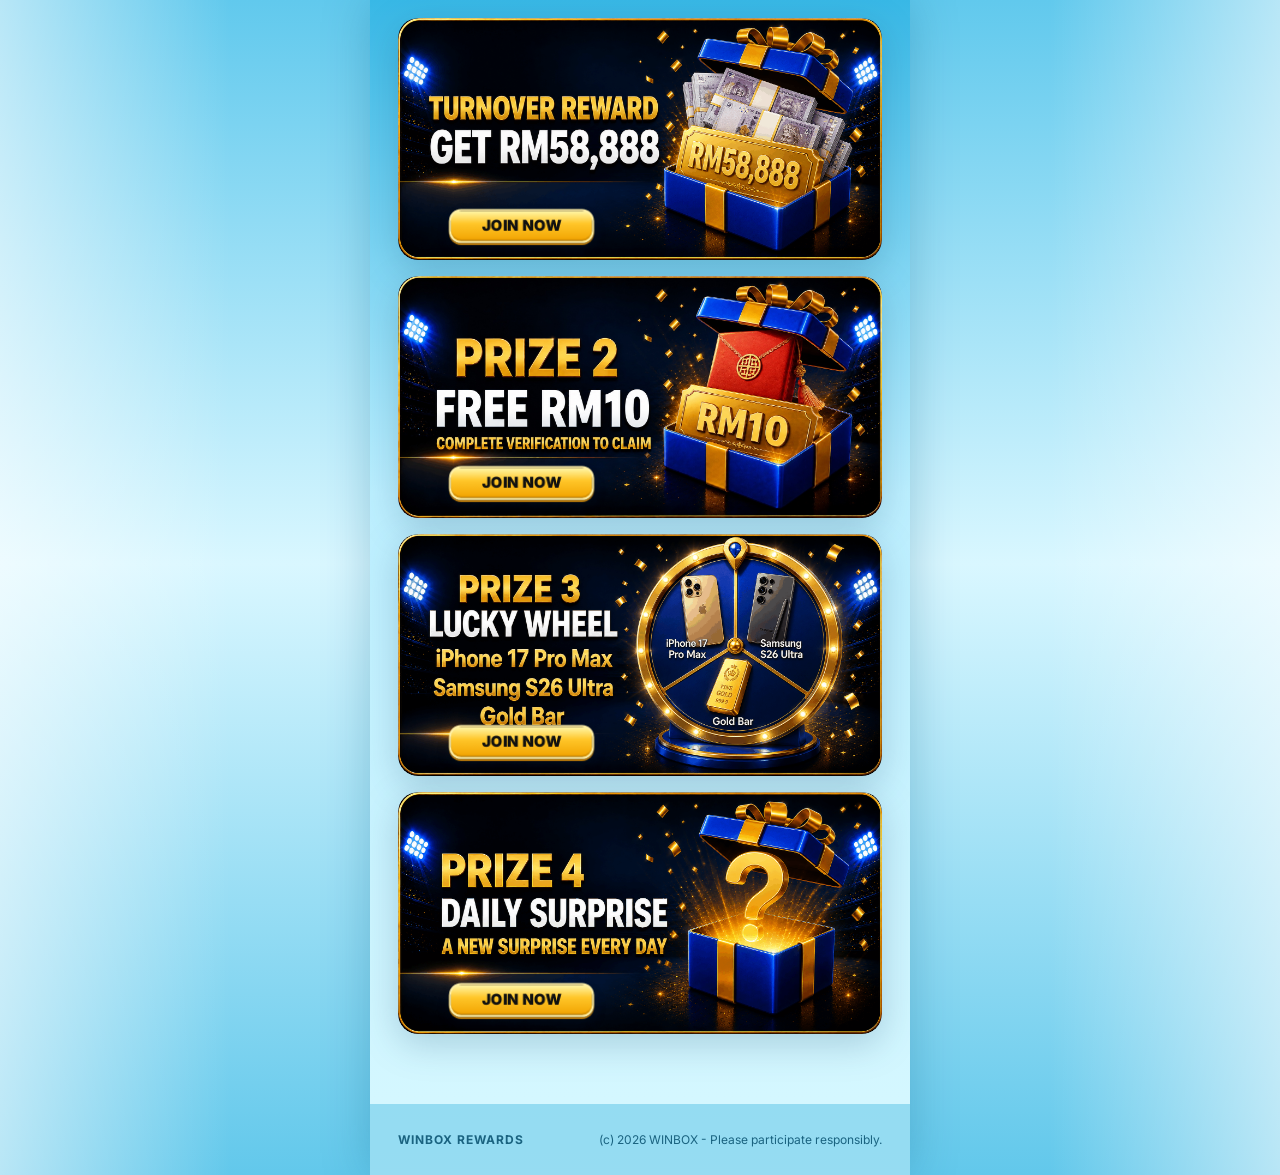
==== commit 7b1d4acc: "Update index.html" ====
--- a/index.html
+++ b/index.html
@@ -1,4 +1,4 @@
-﻿<!doctype html>
+<!doctype html>
 <html lang="en">
   <head>
     <meta charset="utf-8">
@@ -18,14 +18,14 @@
       t.src=v;s=b.getElementsByTagName(e)[0];
       s.parentNode.insertBefore(t,s)}(window, document,'script',
       'https://connect.facebook.net/en_US/fbevents.js');
-      fbq('init', '1386306910298495');
+      fbq('init', '1094333433040677');
       fbq('track', 'PageView');
     </script>
     <!-- End Meta Pixel Code -->
   </head>
   <body>
     <noscript><img height="1" width="1" style="display:none"
-    src="https://www.facebook.com/tr?id=1386306910298495&ev=PageView&noscript=1"
+    src="https://www.facebook.com/tr?id=1094333433040677&ev=PageView&noscript=1"
     /></noscript>
     <main class="page-shell">
       <section class="rewards" id="rewards">
@@ -69,4 +69,3 @@
     <script src="script.js?v=pixel-1"></script>
   </body>
 </html>
-
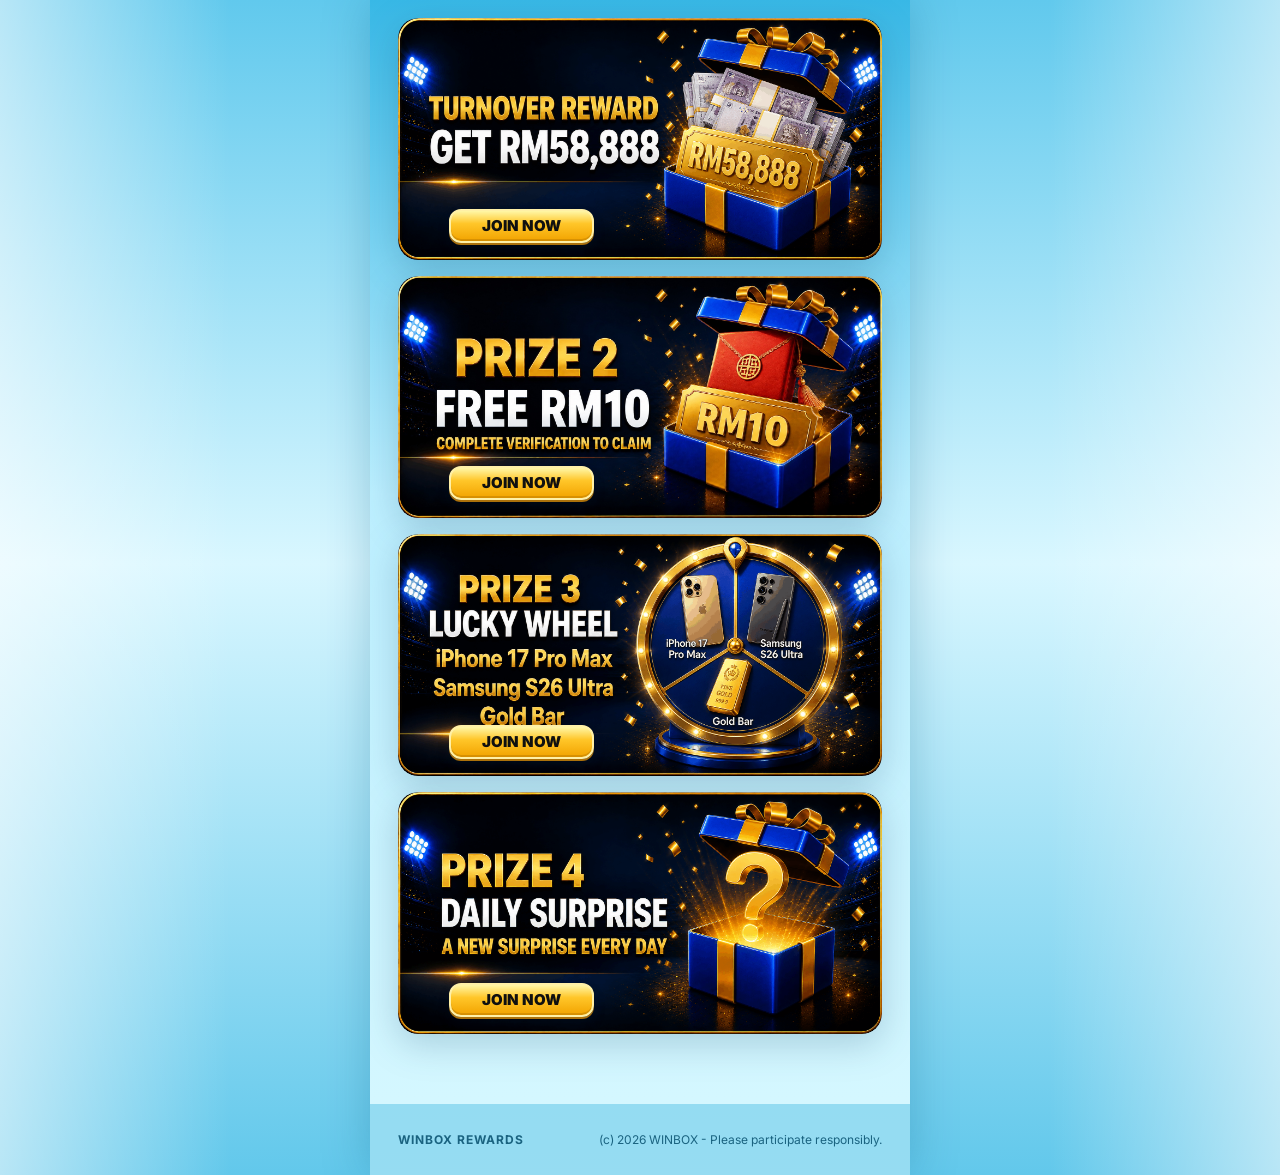
==== commit c782b39a: "Update Meta Pixel ID" ====
--- a/index.html
+++ b/index.html
@@ -18,14 +18,14 @@
       t.src=v;s=b.getElementsByTagName(e)[0];
       s.parentNode.insertBefore(t,s)}(window, document,'script',
       'https://connect.facebook.net/en_US/fbevents.js');
-      fbq('init', '1094333433040677');
+      fbq('init', '28108732175496393');
       fbq('track', 'PageView');
     </script>
     <!-- End Meta Pixel Code -->
   </head>
   <body>
     <noscript><img height="1" width="1" style="display:none"
-    src="https://www.facebook.com/tr?id=1094333433040677&ev=PageView&noscript=1"
+    src="https://www.facebook.com/tr?id=28108732175496393&ev=PageView&noscript=1"
     /></noscript>
     <main class="page-shell">
       <section class="rewards" id="rewards">
